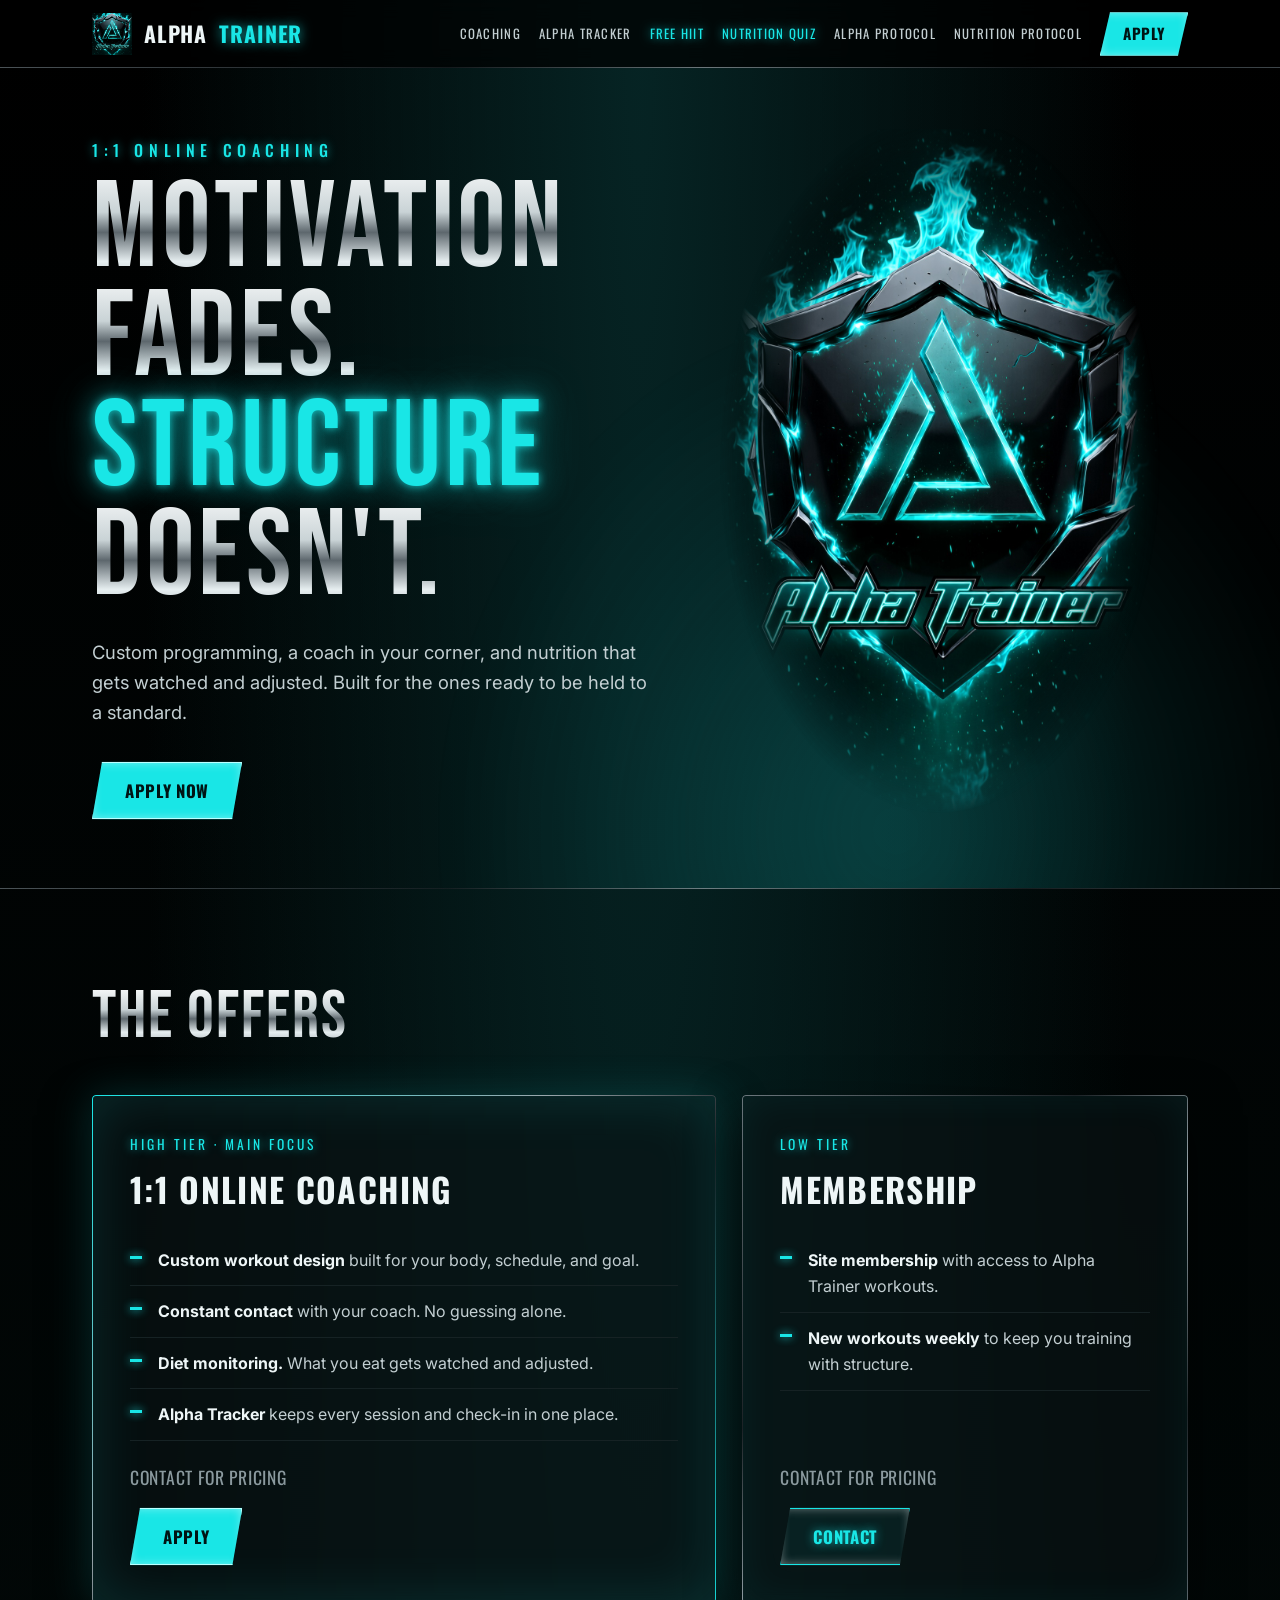
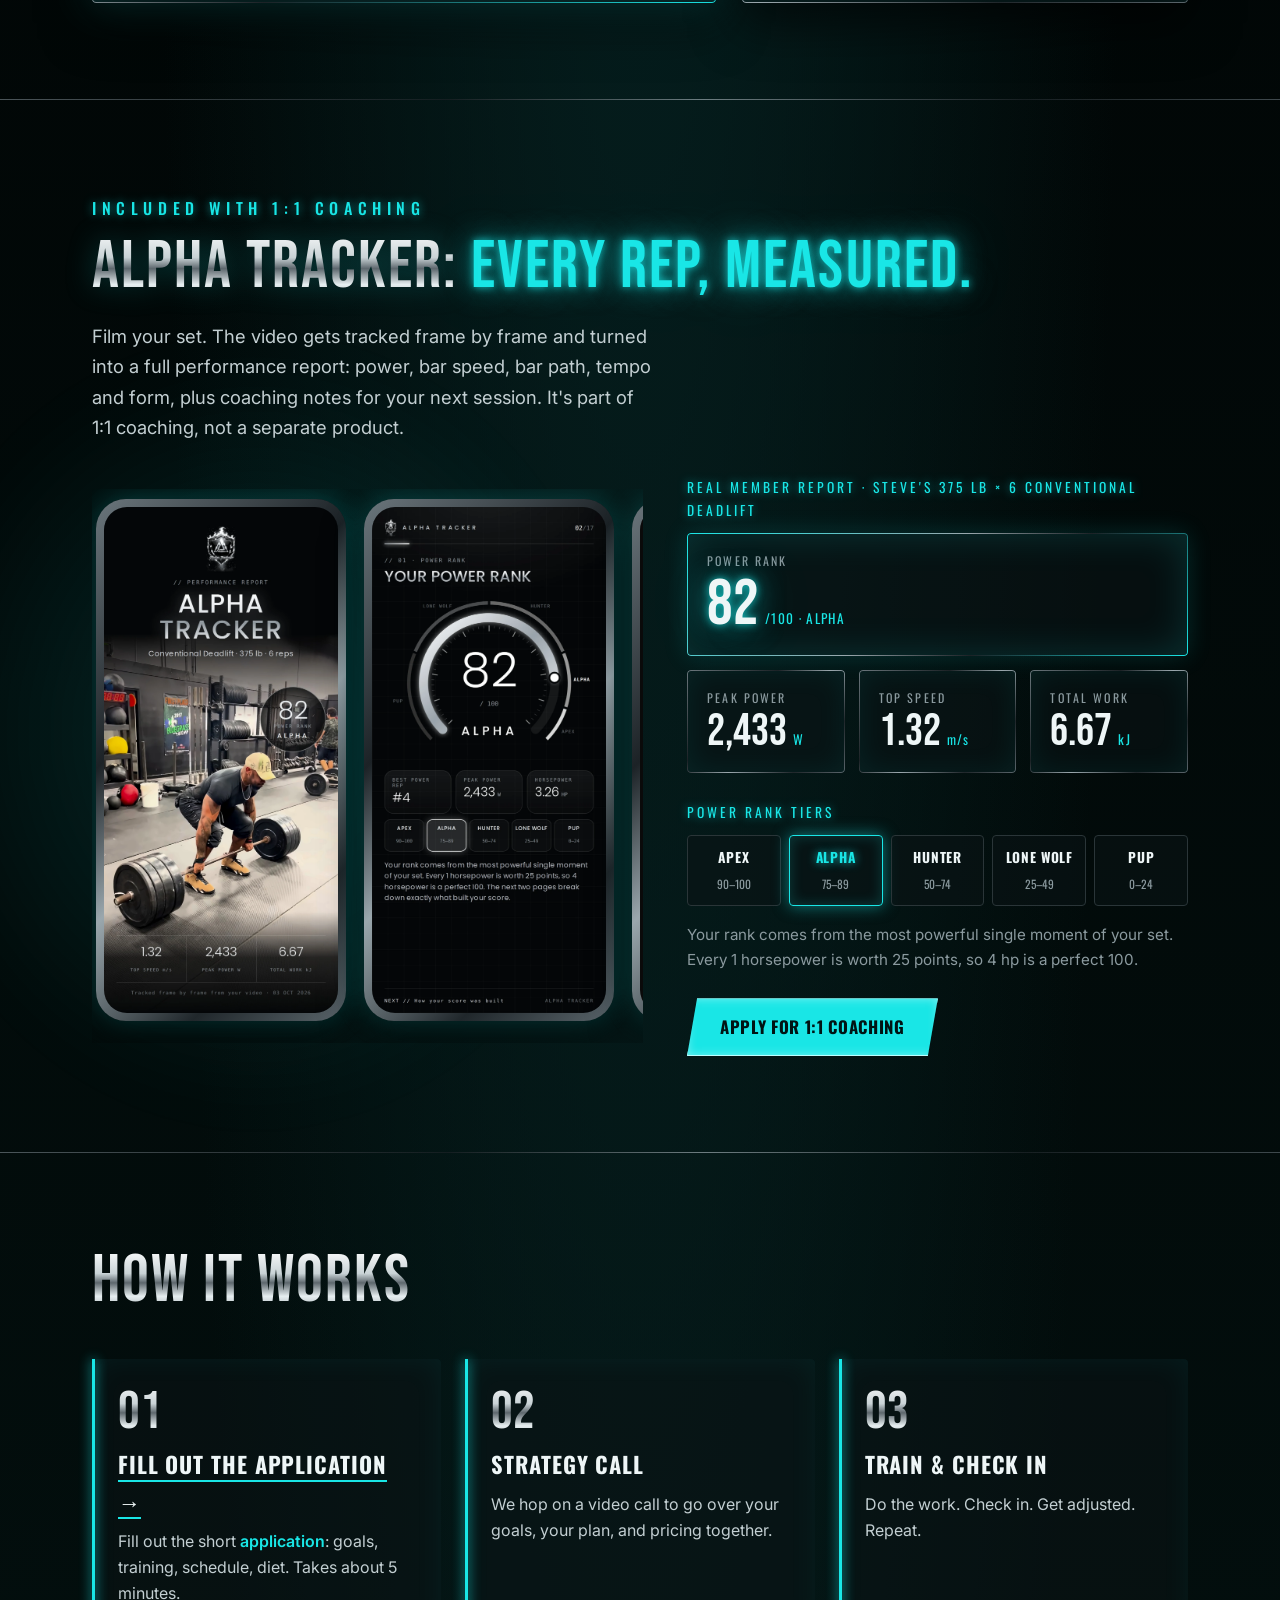
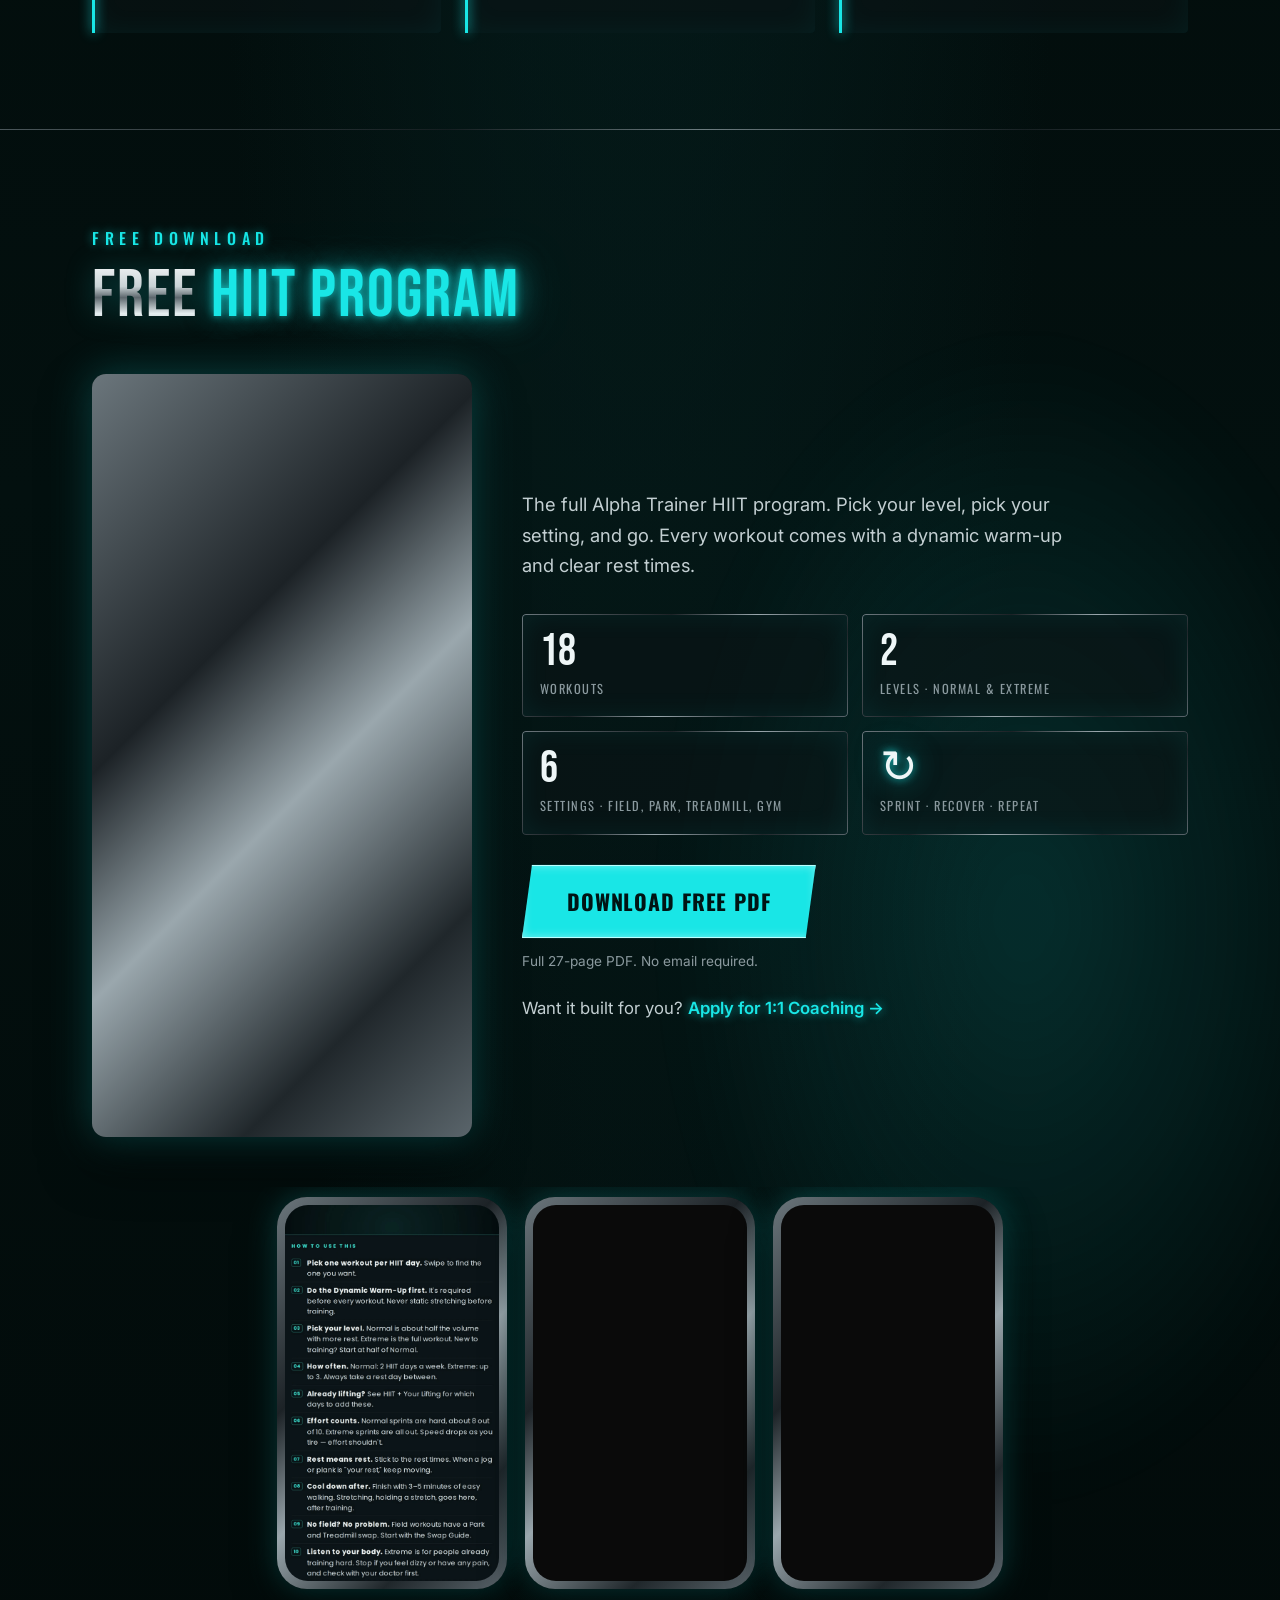
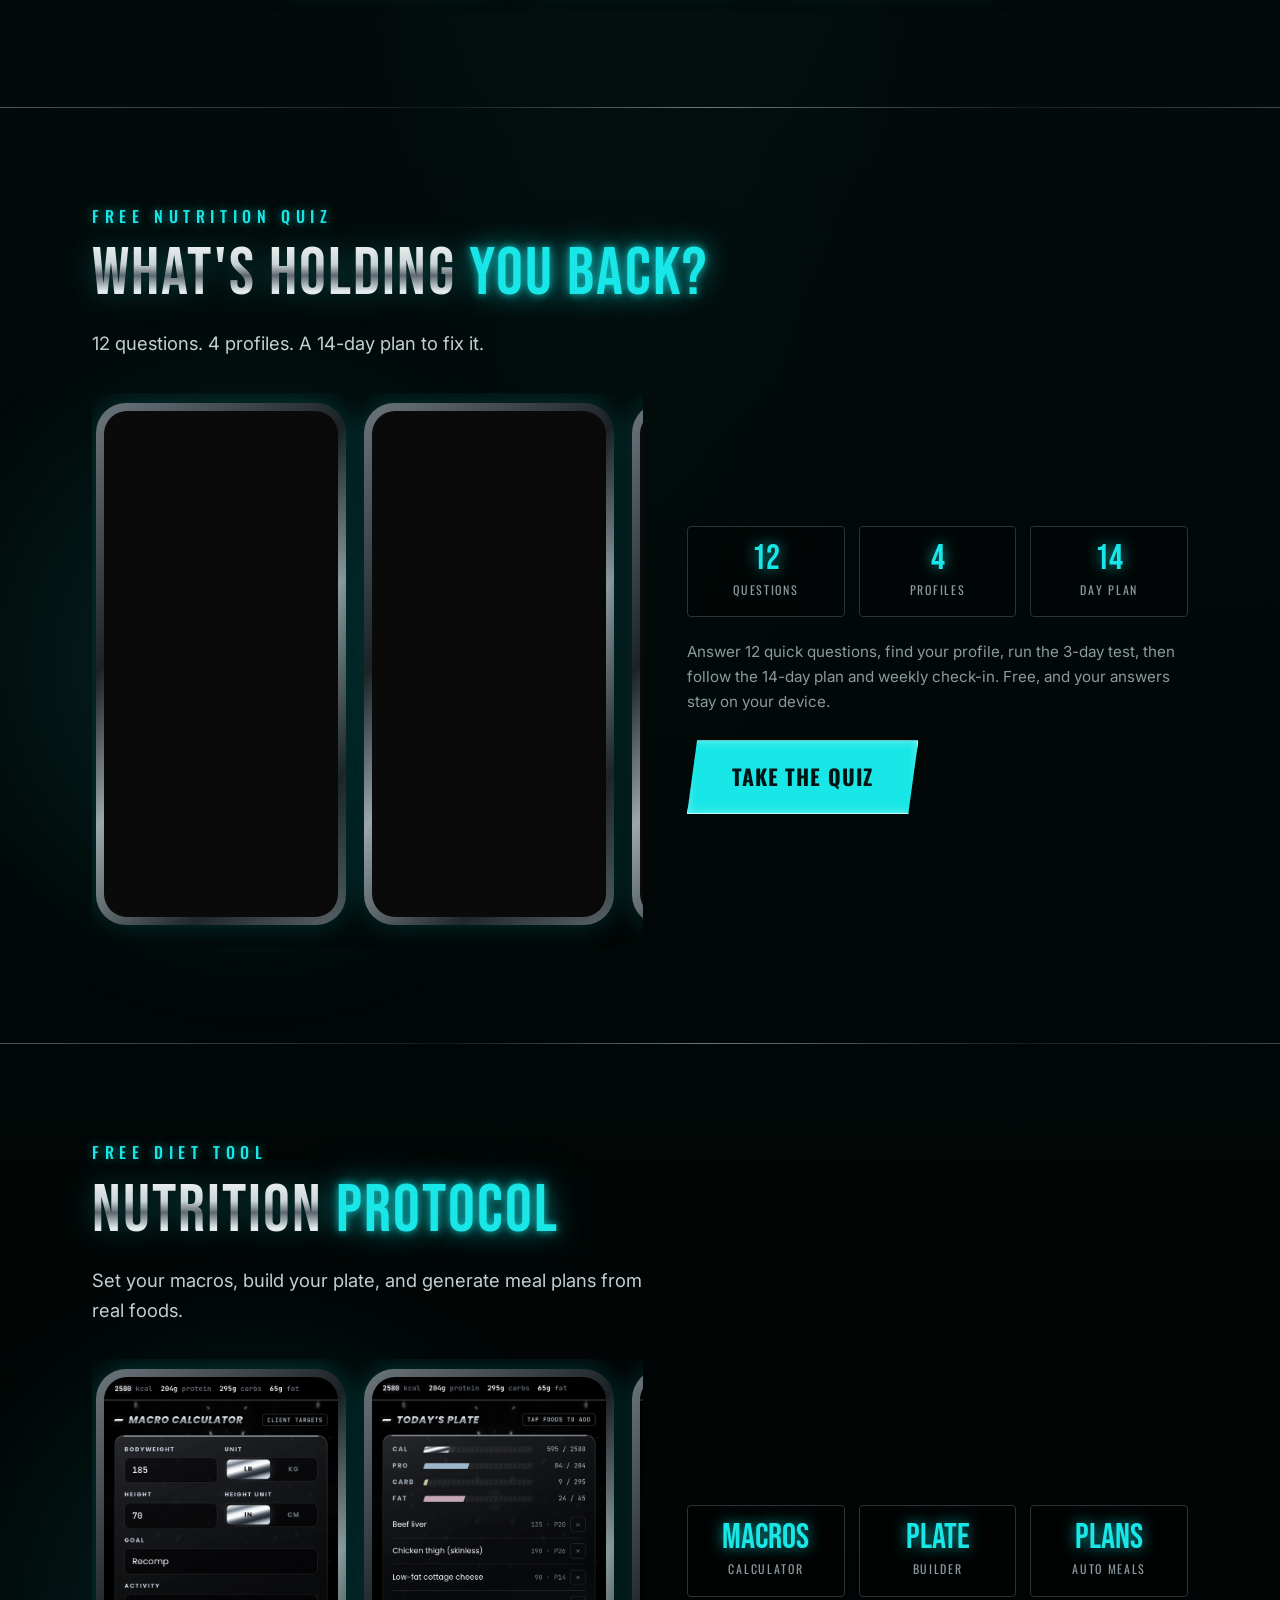
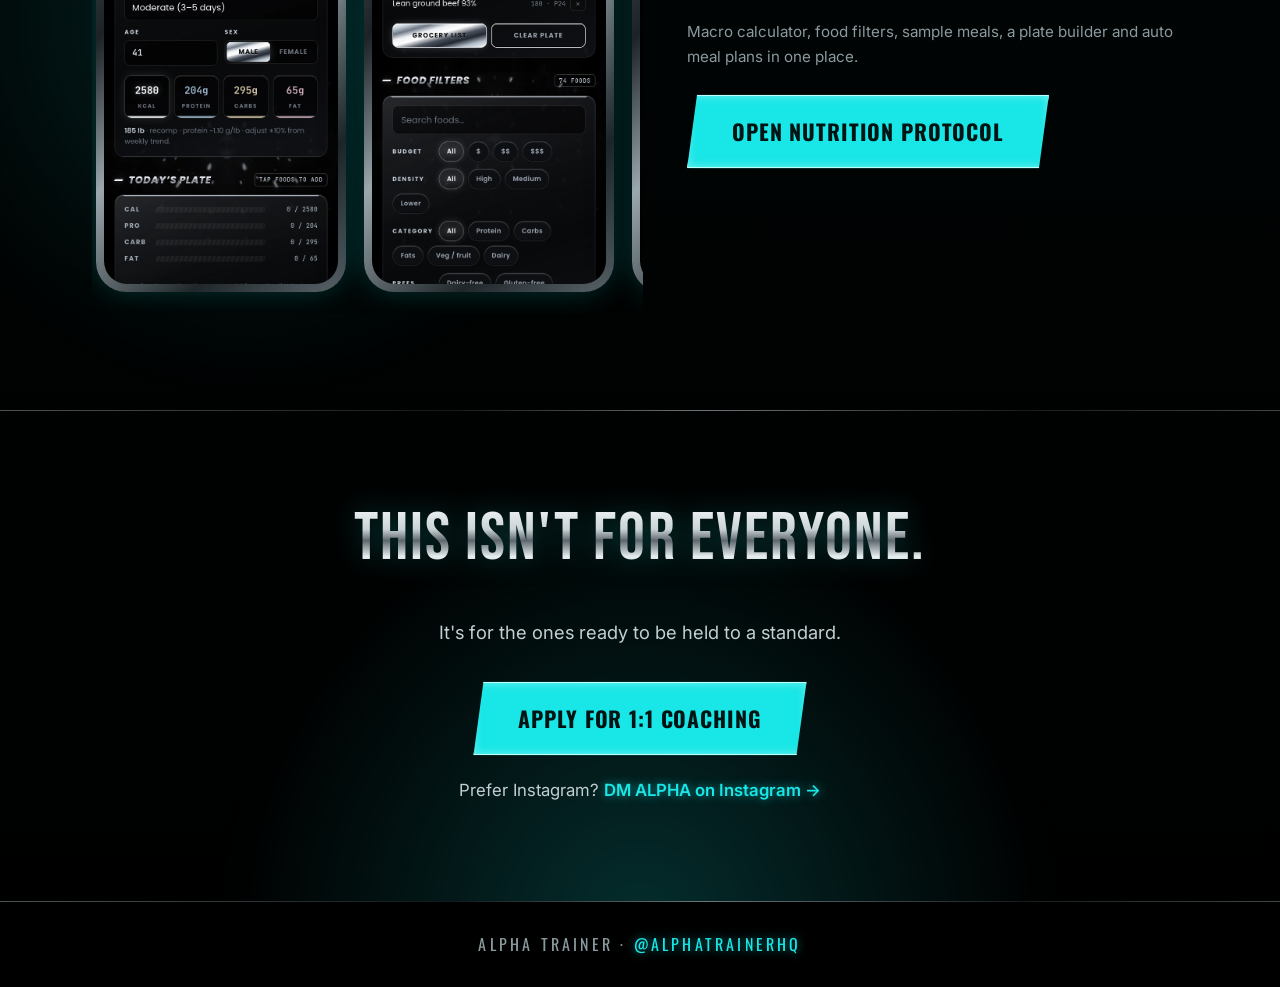
==== index.html @ ce7b0789 "How it works step 02: Strategy Call" ====
<!DOCTYPE html>
<html lang="en"><head>
<meta charset="utf-8"><meta name="viewport" content="width=device-width,initial-scale=1">
<title>Alpha Trainer | 1:1 Online Coaching</title>
<meta name="description" content="Alpha Trainer 1:1 online coaching: custom workout design, constant contact with your coach, and diet monitoring. Motivation fades. Structure doesn't. DM ALPHA to apply.">
<link rel="icon" href="assets/favicon-32.png" sizes="32x32" type="image/png">
<link rel="icon" href="assets/favicon-64.png" sizes="64x64" type="image/png">
<link rel="apple-touch-icon" href="assets/apple-touch-icon.png">
<meta name="theme-color" content="#000000">
<meta property="og:title" content="Alpha Trainer | 1:1 Online Coaching">
<meta property="og:description" content="Motivation fades. Structure doesn't. Custom workouts, constant contact, diet monitoring.">
<meta property="og:image" content="https://alphatrainerhq.github.io/assets/og-image.jpg">
<meta name="twitter:card" content="summary_large_image">
<meta property="og:url" content="https://alphatrainerhq.github.io/">
<link rel="preconnect" href="https://fonts.googleapis.com"><link href="https://fonts.googleapis.com/css2?family=Bebas+Neue&family=Oswald:wght@500;700&family=Inter:wght@400;600&display=swap" rel="stylesheet">
<link rel="stylesheet" href="style.css?v=19">
</head><body>
<div class="embers" aria-hidden="true"><i></i><i></i><i></i><i></i><i></i><i></i><i></i><i></i><i></i><i></i><i></i><i></i><i></i><i></i><i></i><i></i><i></i><i></i></div>
<header class="nav"><div class="wrap"><a class="logo" href="#"><img src="assets/alpha-shield.png" alt="" width="40" height="42">ALPHA <span>TRAINER</span></a><nav class="navlinks"><a href="#coaching">Coaching</a><a href="#tracker">Alpha Tracker</a><a href="#hiit" class="hl">Free HIIT</a><a href="/holding-you-back/" class="hl">Nutrition Quiz</a><a href="/alpha-protocol/">Alpha Protocol</a><a href="/nutrition-protocol/">Nutrition Protocol</a></nav><a class="btn sm" href="/apply/">Apply</a></div></header>
<section class="hero"><div class="wrap hero-grid"><div>
<p class="eyebrow">1:1 Online Coaching</p>
<h1><span class="chrome">Motivation fades.</span><br><span class="glow">Structure</span> <span class="chrome">doesn't.</span></h1>
<p class="lead">Custom programming, a coach in your corner, and nutrition that gets watched and adjusted. Built for the ones ready to be held to a standard.</p>
<a class="btn" href="/apply/">Apply Now</a>
</div><div class="hero-logo"><img src="assets/alpha-logo.jpg?v=2" alt="Alpha Trainer logo" width="1120" height="1776"></div>
</div></section>
<section id="coaching"><div class="wrap">
<h2 class="chrome">The Offers</h2>
<div class="tiers">
<article class="card main"><p class="tag">High Tier · Main Focus</p><h3>1:1 Online Coaching</h3>
<ul><li><b>Custom workout design</b> built for your body, schedule, and goal.</li>
<li><b>Constant contact</b> with your coach. No guessing alone.</li>
<li><b>Diet monitoring.</b> What you eat gets watched and adjusted.</li>
<li><b>Alpha Tracker</b> keeps every session and check-in in one place.</li></ul>
<p class="price">Contact for pricing</p><a class="btn" href="/apply/">Apply</a></article>
<article class="card"><p class="tag">Low Tier</p><h3>Membership</h3>
<ul><li><b>Site membership</b> with access to Alpha Trainer workouts.</li>
<li><b>New workouts weekly</b> to keep you training with structure.</li></ul>
<p class="price">Contact for pricing</p><a class="btn ghost" href="#apply">Contact</a></article>
</div></div></section>
<section id="tracker" class="tracker"><div class="wrap">
<p class="eyebrow">Included with 1:1 Coaching</p>
<h2><span class="chrome">Alpha Tracker:</span> <span class="glow">every rep, measured.</span></h2>
<p class="lead">Film your set. The video gets tracked frame by frame and turned into a full performance report: power, bar speed, bar path, tempo and form, plus coaching notes for your next session. It's part of 1:1 coaching, not a separate product.</p>
<div class="tracker-grid">
<div class="phones" tabindex="0" aria-label="Sample Alpha Tracker report pages"><figure class="phone"><img src="assets/tracker/cover.webp?v=2" alt="Alpha Tracker report cover: conventional deadlift, 375 lb for 6 reps" width="1200" height="2597" loading="lazy" decoding="async"></figure><figure class="phone"><img src="assets/tracker/power-rank.webp?v=2" alt="Power Rank page: 82 out of 100, ALPHA tier" width="1200" height="2597" loading="lazy" decoding="async"></figure><figure class="phone"><img src="assets/tracker/session.webp?v=2" alt="Session overview page: reps, load, speed, power and work" width="1200" height="2597" loading="lazy" decoding="async"></figure><figure class="phone"><img src="assets/tracker/bar-path.webp?v=2" alt="Bar path and consistency page" width="1200" height="2597" loading="lazy" decoding="async"></figure><figure class="phone"><img src="assets/tracker/form.webp?v=2" alt="Form analysis page with setup, bar-at-knee and lockout checkpoints" width="1200" height="2597" loading="lazy" decoding="async"></figure></div>
<div class="tracker-data">
<p class="tag">Real member report · Steve's 375 lb × 6 conventional deadlift</p>
<div class="stats">
<div class="stat big"><span>Power Rank</span><b class="glow">82</b><small>/100 · ALPHA</small></div>
<div class="stat"><span>Peak Power</span><b>2,433</b><small>W</small></div>
<div class="stat"><span>Top Speed</span><b>1.32</b><small>m/s</small></div>
<div class="stat"><span>Total Work</span><b>6.67</b><small>kJ</small></div>
</div>
<p class="tag">Power Rank tiers</p>
<ol class="tiers-rank"><li class="tier"><b>APEX</b><span>90–100</span></li><li class="tier on"><b>ALPHA</b><span>75–89</span></li><li class="tier"><b>HUNTER</b><span>50–74</span></li><li class="tier"><b>LONE WOLF</b><span>25–49</span></li><li class="tier"><b>PUP</b><span>0–24</span></li></ol>
<p class="note">Your rank comes from the most powerful single moment of your set. Every 1 horsepower is worth 25 points, so 4 hp is a perfect 100.</p>
<a class="btn" href="/apply/">Apply for 1:1 Coaching</a>
</div></div></div></section>
<section id="how"><div class="wrap">
<h2 class="chrome">How It Works</h2>
<ol class="steps"><li><span>01</span><h4><a class="steplink" href="/apply/">Fill out the application →</a></h4><p>Fill out the short <a class="steplink-inline" href="/apply/">application</a>: goals, training, schedule, diet. Takes about 5 minutes.</p></li>
<li><span>02</span><h4>Strategy Call</h4><p>We hop on a video call to go over your goals, your plan, and pricing together.</p></li>
<li><span>03</span><h4>Train &amp; Check In</h4><p>Do the work. Check in. Get adjusted. Repeat.</p></li></ol>
</div></section>
<section id="hiit" class="hiit"><div class="wrap">
<p class="eyebrow">Free Download</p>
<h2><span class="chrome">Free</span> <span class="glow">HIIT Program</span></h2>
<div class="hiit-grid">
<figure class="hiit-cover"><img src="assets/hiit/cover.webp?v=2" alt="Alpha Trainer High Intensity Interval Training program cover" width="1200" height="2462" loading="lazy" decoding="async"></figure>
<div class="hiit-info">
<p class="lead">The full Alpha Trainer HIIT program. Pick your level, pick your setting, and go. Every workout comes with a dynamic warm-up and clear rest times.</p>
<ul class="facts"><li><b>18</b><span>Workouts</span></li><li><b>2</b><span>Levels · Normal &amp; Extreme</span></li><li><b>6</b><span>Settings · field, park, treadmill, gym</span></li><li><b class="glow">↻</b><span>Sprint · Recover · Repeat</span></li></ul>
<a class="btn big" href="assets/Alpha-Trainer-HIIT-Program.pdf" download="Alpha-Trainer-HIIT-Program.pdf">Download Free PDF</a>
<p class="fine">Full 27-page PDF. No email required.</p>
<p class="soft">Want it built for you? <a href="/apply/">Apply for 1:1 Coaching →</a></p>
</div></div>
<div class="phones hiit-prev" tabindex="0" aria-label="HIIT program preview pages"><figure class="phone sm"><img src="assets/hiit/how-to.webp?v=2" alt="How to use the program page" width="1200" height="2105" loading="lazy" decoding="async"></figure><figure class="phone sm"><img src="assets/hiit/workout-a.webp?v=2" alt="Workout page: Descending Sprints" width="1200" height="2105" loading="lazy" decoding="async"></figure><figure class="phone sm"><img src="assets/hiit/workout-b.webp?v=2" alt="Workout page: The Gauntlet" width="1200" height="2105" loading="lazy" decoding="async"></figure></div>
</div></section>
<section id="quiz-promo" class="tracker promo"><div class="wrap">
<p class="eyebrow">Free Nutrition Quiz</p>
<h2><span class="chrome">What's Holding</span> <span class="glow">You Back?</span></h2>
<p class="lead">12 questions. 4 profiles. A 14-day plan to fix it.</p>
<div class="tracker-grid">
<div class="phones" tabindex="0" aria-label="Nutrition quiz screens"><figure class="phone"><img src="assets/promo/q-hero.webp?v=2" alt="What's Holding You Back? quiz start screen" width="1200" height="2598" loading="lazy" decoding="async"></figure><figure class="phone"><img src="assets/promo/q-question.webp?v=2" alt="Quiz question screen" width="1200" height="2598" loading="lazy" decoding="async"></figure><figure class="phone"><img src="assets/promo/q-result.webp?v=2" alt="Quiz profile result: The Under-Eater" width="1200" height="2598" loading="lazy" decoding="async"></figure></div>
<div class="tracker-data">
<ul class="qfacts left"><li><b>12</b><span>Questions</span></li><li><b>4</b><span>Profiles</span></li><li><b>14</b><span>Day Plan</span></li></ul>
<p class="note">Answer 12 quick questions, find your profile, run the 3-day test, then follow the 14-day plan and weekly check-in. Free, and your answers stay on your device.</p>
<a class="btn big" href="/holding-you-back/">Take the Quiz</a>
</div></div></div></section>
<section id="diet-promo" class="tracker promo"><div class="wrap">
<p class="eyebrow">Free Diet Tool</p>
<h2><span class="chrome">Nutrition</span> <span class="glow">Protocol</span></h2>
<p class="lead">Set your macros, build your plate, and generate meal plans from real foods.</p>
<div class="tracker-grid">
<div class="phones" tabindex="0" aria-label="Nutrition Protocol screens"><figure class="phone"><img src="assets/promo/n-calc.webp?v=1" alt="Macro calculator screen" width="1200" height="2598" loading="lazy" decoding="async"></figure><figure class="phone"><img src="assets/promo/n-plate.webp?v=1" alt="Today's plate builder screen" width="1200" height="2598" loading="lazy" decoding="async"></figure><figure class="phone"><img src="assets/promo/n-plan.webp?v=1" alt="Auto meal plan screen" width="1200" height="2598" loading="lazy" decoding="async"></figure></div>
<div class="tracker-data">
<ul class="qfacts left"><li><b>Macros</b><span>Calculator</span></li><li><b>Plate</b><span>Builder</span></li><li><b>Plans</b><span>Auto meals</span></li></ul>
<p class="note">Macro calculator, food filters, sample meals, a plate builder and auto meal plans in one place.</p>
<a class="btn big" href="/nutrition-protocol/">Open Nutrition Protocol</a>
</div></div></div></section>
<section id="apply" class="cta"><div class="wrap">
<h2><span class="chrome">This isn't for everyone.</span></h2>
<p class="lead">It's for the ones ready to be held to a standard.</p>
<a class="btn big" href="/apply/">Apply for 1:1 Coaching</a>
<p class="soft" style="margin-top:22px">Prefer Instagram? <a href="https://www.instagram.com/alphatrainerhq/" target="_blank" rel="noopener">DM ALPHA on Instagram →</a></p>
</div></section>
<footer><div class="wrap">ALPHA TRAINER · <a href="https://www.instagram.com/alphatrainerhq/" target="_blank" rel="noopener">@alphatrainerhq</a></div></footer>
</body></html>
---- style.css ----
:root{
/* THEME — swap these to restyle the site */
--bg:#000;--bg-2:#03100f;--tq:#19e6e6;--accent-rgb:25,230,230;
--chrome:linear-gradient(180deg,#fff 0%,#c9d3d6 38%,#5d676d 52%,#e6eef0 72%,#8e999f 100%);
--gunmetal:linear-gradient(135deg,#6b767c,#1c2226 35%,#9aa7ad 55%,#20272b 80%,#5a656b);
--text:#c3cfd2;--text-strong:#eef6f7;--muted:#8b9a9f;--line:#162224;
--card:rgba(10,20,22,.62);
--font-display:"Bebas Neue",Oswald,Impact,sans-serif;--font-head:Oswald,"Arial Narrow",sans-serif;--font-body:Inter,system-ui,sans-serif}
*{box-sizing:border-box;margin:0;padding:0}
html{scroll-behavior:smooth}
body{background:radial-gradient(ellipse at 50% 0,#062424 0,transparent 55%),linear-gradient(180deg,var(--bg) 0,var(--bg-2) 50%,var(--bg) 100%);background-color:var(--bg);color:var(--text);font:16px/1.65 var(--font-body);overflow-x:hidden}
.wrap{max-width:1140px;margin:0 auto;padding:0 22px;position:relative}
h1,h2,h3,h4,.logo,.btn,.tag,.eyebrow,.price,footer{font-family:var(--font-head);text-transform:uppercase;letter-spacing:.04em}
h1,h2{font-family:var(--font-display);font-weight:400;letter-spacing:.03em}
.chrome{background:var(--chrome);-webkit-background-clip:text;background-clip:text;color:transparent}
.glow,.tq{color:var(--tq);text-shadow:0 0 8px rgba(var(--accent-rgb),.8),0 0 28px rgba(var(--accent-rgb),.55),0 0 60px rgba(var(--accent-rgb),.3)}
/* embers */
.embers{position:fixed;inset:0;pointer-events:none;z-index:0;overflow:hidden}
.embers i{position:absolute;bottom:-10px;width:4px;height:4px;border-radius:50%;background:var(--tq);box-shadow:0 0 8px 2px rgba(var(--accent-rgb),.8);opacity:0;animation:rise 14s linear infinite}
.embers i:nth-child(odd){width:3px;height:3px;animation-duration:18s}
.embers i:nth-child(3n){width:2px;height:2px;animation-duration:11s}
.embers i:nth-child(1){left:43%;animation-delay:-17.1s}
.embers i:nth-child(2){left:52%;animation-delay:-11.7s}
.embers i:nth-child(3){left:11%;animation-delay:-14.8s}
.embers i:nth-child(4){left:14%;animation-delay:-6.6s}
.embers i:nth-child(5){left:9%;animation-delay:-16.4s}
.embers i:nth-child(6){left:29%;animation-delay:-0.7s}
.embers i:nth-child(7){left:57%;animation-delay:-7.5s}
.embers i:nth-child(8){left:32%;animation-delay:-1.6s}
.embers i:nth-child(9){left:56%;animation-delay:-1.1s}
.embers i:nth-child(10){left:74%;animation-delay:-2.2s}
.embers i:nth-child(11){left:30%;animation-delay:-11.4s}
.embers i:nth-child(12){left:76%;animation-delay:-17.1s}
.embers i:nth-child(13){left:75%;animation-delay:-10.5s}
.embers i:nth-child(14){left:8%;animation-delay:-17.6s}
.embers i:nth-child(15){left:7%;animation-delay:-10.0s}
.embers i:nth-child(16){left:19%;animation-delay:-5.2s}
.embers i:nth-child(17){left:20%;animation-delay:-9.7s}
.embers i:nth-child(18){left:75%;animation-delay:-5.6s}
@keyframes rise{0%{transform:translate(0,0);opacity:0}10%{opacity:.9}50%{transform:translate(18px,-55vh)}90%{opacity:.5}100%{transform:translate(-12px,-110vh);opacity:0}}
@media(prefers-reduced-motion:reduce){.embers i{animation:none;opacity:.35;bottom:auto;top:calc(var(--y,50) * 1%)}.embers i:nth-child(odd){top:30%}.embers i:nth-child(even){top:70%}html{scroll-behavior:auto}}
header,section,footer{position:relative;z-index:1}
/* nav */
.nav{position:sticky;top:0;z-index:10;background:rgba(0,0,0,.72);backdrop-filter:blur(10px);-webkit-backdrop-filter:blur(10px)}
.nav:after,section:before,footer:before{content:"";position:absolute;left:0;right:0;height:1px;background:var(--gunmetal);opacity:.7}
.nav:after{bottom:0}section:before,footer:before{top:0}
.nav .wrap{display:flex;justify-content:space-between;align-items:center;height:68px}
.logo{display:flex;align-items:center;gap:12px;font-weight:700;font-size:1.35rem;color:var(--text-strong);text-decoration:none}
.logo img{height:42px;width:auto}
.logo span{color:var(--tq);text-shadow:0 0 12px rgba(var(--accent-rgb),.7)}
/* buttons */
.btn{display:inline-block;padding:14px 32px;background:var(--tq);color:#001414;font-weight:700;font-size:1.05rem;text-decoration:none;border:1px solid #bff;box-shadow:0 0 18px rgba(var(--accent-rgb),.6),0 0 44px rgba(var(--accent-rgb),.25),inset 0 0 10px rgba(255,255,255,.4);transition:.2s;clip-path:polygon(10px 0,100% 0,calc(100% - 10px) 100%,0 100%)}
.btn:hover{background:#7ff5f5;box-shadow:0 0 26px rgba(var(--accent-rgb),.9),0 0 70px rgba(var(--accent-rgb),.4)}
.btn.sm{padding:8px 22px;font-size:.95rem}
.btn.ghost{background:rgba(var(--accent-rgb),.06);color:var(--tq);border-color:var(--tq);text-shadow:0 0 10px rgba(var(--accent-rgb),.7)}
.btn.ghost:hover{background:var(--tq);color:#001414}
/* sections */
section{padding:96px 0}
.hero{min-height:min(calc(100vh - 68px),820px);display:flex;align-items:center;padding:40px 0;overflow:hidden}
.hero:before{display:none}
.hero:after{content:"";position:absolute;right:-5%;bottom:-20%;width:70%;height:90%;background:radial-gradient(ellipse at 50% 70%,rgba(var(--accent-rgb),.22),rgba(var(--accent-rgb),.06) 45%,transparent 70%);filter:blur(30px);z-index:-1;animation:flicker 4s ease-in-out infinite alternate}
@keyframes flicker{0%{opacity:.75;transform:scale(1)}100%{opacity:1;transform:scale(1.05)}}
.hero-grid{display:grid;grid-template-columns:1.15fr 1fr;gap:30px;align-items:center;width:100%}
.eyebrow{color:var(--tq);font-weight:500;letter-spacing:.35em;margin-bottom:12px;text-shadow:0 0 10px rgba(var(--accent-rgb),.6)}
h1{font-size:clamp(3.6rem,9.5vw,7.6rem);line-height:.9;margin-bottom:24px}
h2{font-size:clamp(2.6rem,6vw,4.2rem);line-height:1;margin-bottom:44px}
h2 .chrome{filter:drop-shadow(0 0 14px rgba(var(--accent-rgb),.25))}
.lead{max-width:560px;font-size:1.15rem;margin-bottom:34px}
.hero-logo{position:relative;text-align:center}
.hero-logo img{width:100%;max-width:440px;height:auto;display:block;margin:0 auto;-webkit-mask-image:radial-gradient(ellipse 50% 50% at 50% 48%,#000 70%,transparent 100%);mask-image:radial-gradient(ellipse 50% 50% at 50% 48%,#000 70%,transparent 100%)}
/* cards */
.tiers{display:grid;grid-template-columns:1.4fr 1fr;gap:26px}
.card{position:relative;background:var(--card);backdrop-filter:blur(6px);-webkit-backdrop-filter:blur(6px);padding:38px;display:flex;flex-direction:column;border-radius:4px;box-shadow:inset 0 0 40px rgba(var(--accent-rgb),.07),0 20px 50px rgba(0,0,0,.6)}
.card:before{content:"";position:absolute;inset:0;padding:1px;border-radius:4px;background:var(--gunmetal);-webkit-mask:linear-gradient(#000 0 0) content-box,linear-gradient(#000 0 0);-webkit-mask-composite:xor;mask-composite:exclude;pointer-events:none}
.card.main{box-shadow:inset 0 0 60px rgba(var(--accent-rgb),.14),0 0 40px rgba(var(--accent-rgb),.18),0 20px 50px rgba(0,0,0,.6)}
.card.main:before{background:linear-gradient(135deg,var(--tq),#9aa7ad 40%,#1c2226 60%,var(--tq))}
.tag{color:var(--tq);font-size:.85rem;letter-spacing:.22em;text-shadow:0 0 10px rgba(var(--accent-rgb),.6)}
h3{font-size:2.1rem;color:var(--text-strong);margin:6px 0 18px}
.card ul{list-style:none;flex:1}
.card li{padding:12px 0 12px 28px;position:relative;border-bottom:1px solid var(--line)}
.card li:before{content:"";position:absolute;left:0;top:21px;width:12px;height:3px;background:var(--tq);box-shadow:0 0 8px var(--tq)}
.card b{color:var(--text-strong)}
.price{color:var(--muted);margin:22px 0 16px;font-size:1.1rem}
.card .btn{align-self:flex-start}
.steps{list-style:none;display:grid;grid-template-columns:repeat(3,1fr);gap:24px}
.steps li{position:relative;padding:26px;background:var(--card);border-radius:4px;box-shadow:inset 0 0 30px rgba(var(--accent-rgb),.06)}
.steps li:before{content:"";position:absolute;left:0;top:0;bottom:0;width:3px;background:var(--tq);box-shadow:0 0 12px var(--tq)}
.steps span{font-family:var(--font-display);font-size:3.4rem;line-height:1;background:var(--chrome);-webkit-background-clip:text;background-clip:text;color:transparent}
h4{font-size:1.4rem;color:var(--text-strong);margin:6px 0 8px}
.cta{text-align:center;overflow:hidden}
.cta:after{content:"";position:absolute;left:15%;right:15%;top:10%;bottom:-30%;background:radial-gradient(ellipse at 50% 80%,rgba(var(--accent-rgb),.2),transparent 65%);filter:blur(20px);z-index:-1}
.cta .lead{margin:0 auto 34px}
footer{padding:30px 0;text-align:center;letter-spacing:.2em;color:var(--muted)}
footer a{color:var(--tq);text-decoration:none;text-shadow:0 0 10px rgba(var(--accent-rgb),.6)}
@media(max-width:820px){
.hero{min-height:auto;padding:24px 0 60px}.hero-grid{grid-template-columns:1fr;text-align:center}.hero-logo{order:-1}.hero-logo img{max-width:300px}.lead{margin-left:auto;margin-right:auto}
.tiers,.steps{grid-template-columns:1fr}section{padding:66px 0}.card{padding:26px}.logo{font-size:1.1rem}}
/* Alpha Tracker */
.tracker{overflow:hidden}
.tracker:after{content:"";position:absolute;left:-10%;top:20%;width:60%;height:80%;background:radial-gradient(ellipse,rgba(var(--accent-rgb),.14),transparent 65%);filter:blur(30px);z-index:-1}
.tracker h2{margin-bottom:20px}
.tracker-grid{display:grid;grid-template-columns:1.1fr 1fr;gap:44px;align-items:center;margin-top:20px}
.phones{display:flex;gap:18px;overflow-x:auto;scroll-snap-type:x mandatory;padding:10px 4px 22px;scrollbar-width:thin;scrollbar-color:var(--tq) transparent}
.phone{flex:0 0 250px;scroll-snap-align:center;padding:8px;border-radius:30px;background:var(--gunmetal);box-shadow:0 0 30px rgba(var(--accent-rgb),.22),0 20px 40px rgba(0,0,0,.7)}
.phone img{display:block;width:100%;height:auto;border-radius:23px;background:#0a0a0a}
.stats{display:grid;grid-template-columns:repeat(3,1fr);gap:14px;margin:12px 0 28px}
.stat{position:relative;background:var(--card);padding:18px 20px;border-radius:4px;box-shadow:inset 0 0 30px rgba(var(--accent-rgb),.08)}
.stat:before{content:"";position:absolute;inset:0;padding:1px;border-radius:4px;background:var(--gunmetal);-webkit-mask:linear-gradient(#000 0 0) content-box,linear-gradient(#000 0 0);-webkit-mask-composite:xor;mask-composite:exclude}
.stat span{display:block;white-space:nowrap;font-family:var(--font-head);text-transform:uppercase;letter-spacing:.18em;font-size:.75rem;color:var(--muted)}
.stat b{font-family:var(--font-display);font-weight:400;font-size:2.8rem;line-height:1.05;color:var(--text-strong)}
.stat small{margin-left:6px;color:var(--tq);font-family:var(--font-head);letter-spacing:.1em}
.stat.big{grid-column:1/-1;box-shadow:inset 0 0 40px rgba(var(--accent-rgb),.16),0 0 24px rgba(var(--accent-rgb),.15)}
.stat.big:before{background:linear-gradient(135deg,var(--tq),#9aa7ad 45%,#1c2226 65%,var(--tq))}
.stat.big b{font-size:4rem}
.tiers-rank{list-style:none;display:grid;grid-template-columns:repeat(5,1fr);gap:8px;margin:12px 0 16px}
.tier{text-align:center;padding:10px 4px;background:var(--card);border:1px solid #2a3538;border-radius:4px;font-family:var(--font-head);text-transform:uppercase}
.tier b{display:block;font-size:.85rem;color:var(--text-strong);letter-spacing:.06em}
.tier span{font-size:.72rem;color:var(--muted)}
.tier.on{border-color:var(--tq);box-shadow:0 0 16px rgba(var(--accent-rgb),.5),inset 0 0 14px rgba(var(--accent-rgb),.2)}
.tier.on b{color:var(--tq);text-shadow:0 0 10px rgba(var(--accent-rgb),.8)}
.note{font-size:.95rem;color:var(--muted);margin-bottom:26px}
@media(max-width:820px){.tracker-grid{grid-template-columns:1fr;gap:26px}.stat{padding:14px 12px}.phone{flex-basis:72%}.tiers-rank{gap:5px}.tier b{font-size:.7rem}.tier span{font-size:.62rem}.stat b{font-size:2.2rem}.stat.big b{font-size:3.2rem}}
/* nav links */
.navlinks{display:flex;gap:26px;margin-left:auto;margin-right:24px}
.navlinks a{font-family:var(--font-head);text-transform:uppercase;letter-spacing:.14em;font-size:.9rem;color:var(--text);text-decoration:none}
.navlinks a:hover,.navlinks a.hl{color:var(--tq);text-shadow:0 0 10px rgba(var(--accent-rgb),.7)}
/* Free HIIT */
.hiit{overflow:hidden}
.hiit:after{content:"";position:absolute;right:-10%;top:10%;width:60%;height:80%;background:radial-gradient(ellipse,rgba(var(--accent-rgb),.15),transparent 65%);filter:blur(30px);z-index:-1}
.hiit-grid{display:grid;grid-template-columns:minmax(0,380px) 1fr;gap:50px;align-items:center}
.hiit-cover{padding:8px;border-radius:14px;background:var(--gunmetal);box-shadow:0 0 40px rgba(var(--accent-rgb),.25),0 25px 50px rgba(0,0,0,.7)}
.hiit-cover img{display:block;width:100%;height:auto;border-radius:8px}
.facts{list-style:none;display:grid;grid-template-columns:repeat(2,1fr);gap:14px;margin:6px 0 30px}
.facts li{position:relative;background:var(--card);padding:16px 18px;border-radius:4px;box-shadow:inset 0 0 30px rgba(var(--accent-rgb),.08)}
.facts li:before{content:"";position:absolute;inset:0;padding:1px;border-radius:4px;background:var(--gunmetal);-webkit-mask:linear-gradient(#000 0 0) content-box,linear-gradient(#000 0 0);-webkit-mask-composite:xor;mask-composite:exclude}
.facts b{display:block;font-family:var(--font-display);font-weight:400;font-size:2.8rem;line-height:1;color:var(--text-strong)}
.facts span{font-family:var(--font-head);text-transform:uppercase;letter-spacing:.12em;font-size:.78rem;color:var(--muted)}
.btn.big{font-size:1.35rem;padding:18px 44px}
.fine{font-size:.85rem;color:var(--muted);margin:12px 0 22px}
.soft{font-size:1.05rem}.soft a{color:var(--tq);text-decoration:none;font-weight:600;text-shadow:0 0 10px rgba(var(--accent-rgb),.6)}
.hiit-prev{margin-top:50px;justify-content:center}
.phone.sm{flex:0 0 230px}
@media(max-width:820px){.navlinks{display:none}.hiit-grid{grid-template-columns:1fr;gap:34px}.hiit-cover{max-width:280px;margin:0 auto}.facts b{font-size:2.2rem}.btn.big{display:block;text-align:center;padding:18px 20px}.hiit-prev{justify-content:flex-start}.phone.sm{flex-basis:70%}}
/* Nutrition quiz promo */
.quizpromo{overflow:hidden}
.quizpromo:after{content:"";position:absolute;left:20%;right:20%;top:15%;bottom:-20%;background:radial-gradient(ellipse at 50% 70%,rgba(var(--accent-rgb),.18),transparent 65%);filter:blur(25px);z-index:-1}
.quiz-card{position:relative;max-width:820px;margin:0 auto;text-align:center;padding:54px 40px;background:var(--card);border-radius:6px;box-shadow:inset 0 0 60px rgba(var(--accent-rgb),.12),0 0 40px rgba(var(--accent-rgb),.15),0 25px 50px rgba(0,0,0,.6)}
.quiz-card:before{content:"";position:absolute;inset:0;padding:1px;border-radius:6px;background:linear-gradient(135deg,var(--tq),#9aa7ad 40%,#1c2226 60%,var(--tq));-webkit-mask:linear-gradient(#000 0 0) content-box,linear-gradient(#000 0 0);-webkit-mask-composite:xor;mask-composite:exclude;pointer-events:none}
.quiz-card h2{margin-bottom:16px}.quiz-card .lead{margin:0 auto 28px}
.qfacts{list-style:none;display:flex;justify-content:center;gap:14px;margin-bottom:32px}
.qfacts li{min-width:120px;padding:14px 10px;border:1px solid #2a3538;border-radius:4px;background:rgba(0,0,0,.35)}
.qfacts b{display:block;font-family:var(--font-display);font-weight:400;font-size:2.6rem;line-height:1;color:var(--tq);text-shadow:0 0 14px rgba(var(--accent-rgb),.7)}
.qfacts span{font-family:var(--font-head);text-transform:uppercase;letter-spacing:.14em;font-size:.75rem;color:var(--muted)}
@media(max-width:820px){.quiz-card{padding:38px 20px}.qfacts{gap:8px}.qfacts li{min-width:0;flex:1}}
/* tool promos (Alpha Tracker layout) */
.promo .phone img{image-rendering:auto}
.qfacts.left{justify-content:flex-start;margin:0 0 22px}
.qfacts.left li{text-align:center;flex:1}
.qfacts.left b{font-size:2.2rem}
@media(max-width:820px){.qfacts.left b{font-size:1.6rem}}
.navlinks{gap:18px;margin-right:18px}.navlinks a{white-space:nowrap;font-size:.8rem;letter-spacing:.1em}
@media(max-width:1100px){.navlinks{display:none}}
/* Apply */
.wrap.narrow{max-width:760px}
.apply{padding:60px 0 90px;position:relative;z-index:1}
.apply-h{font-family:var(--font-display);font-weight:400;font-size:clamp(2.8rem,9vw,4.6rem);line-height:.95;margin-bottom:14px}
.apply-note{color:var(--text-strong);font-family:var(--font-head);text-transform:uppercase;letter-spacing:.12em;font-size:.9rem;border-left:3px solid var(--tq);padding:6px 0 6px 14px;margin-bottom:30px}
.aform{display:grid;gap:22px}
.hp{position:absolute!important;left:-9999px;width:1px;height:1px;opacity:0}
.req{color:var(--tq);font-weight:700}
.req-key{font-size:.85rem;color:var(--muted)}
.aform fieldset{position:relative;border:0;padding:26px 22px;background:var(--card);border-radius:6px;display:grid;gap:18px;box-shadow:inset 0 0 40px rgba(var(--accent-rgb),.07)}
.aform fieldset:before{content:"";position:absolute;inset:0;padding:1px;border-radius:6px;background:var(--gunmetal);-webkit-mask:linear-gradient(#000 0 0) content-box,linear-gradient(#000 0 0);-webkit-mask-composite:xor;mask-composite:exclude;pointer-events:none}
.aform legend{float:left;width:100%;font-family:var(--font-head);text-transform:uppercase;letter-spacing:.22em;font-size:.8rem;color:var(--tq);margin-bottom:2px}
.aform label,.aform .label{display:grid;gap:8px;font-weight:600;color:var(--text-strong);font-size:.95rem}
.aform em{font-style:normal;font-weight:400;color:var(--muted);font-size:.8rem;margin-left:4px}
.aform input[type=text],.aform input[type=email],.aform input[type=tel],.aform input[type=number],.aform select,.aform textarea{width:100%;font:16px/1.4 var(--font-body);color:var(--text-strong);background:rgba(0,0,0,.55);border:1px solid #2a3538;border-radius:4px;padding:13px 14px;outline:none;transition:.15s;-webkit-appearance:none;appearance:none}
.aform select{background-image:linear-gradient(45deg,transparent 50%,var(--tq) 50%),linear-gradient(135deg,var(--tq) 50%,transparent 50%);background-position:calc(100% - 18px) 50%,calc(100% - 13px) 50%;background-size:5px 5px;background-repeat:no-repeat;padding-right:36px}
.aform select option{background:#0a1214}
.aform input:focus,.aform select:focus,.aform textarea:focus{border-color:var(--tq);box-shadow:0 0 0 3px rgba(var(--accent-rgb),.18)}
.aform textarea{resize:vertical}
.row2{display:grid;grid-template-columns:1fr 1fr;gap:16px}
.chips{display:flex;flex-wrap:wrap;gap:10px}
.chipr{display:block!important;cursor:pointer}
.chipr input{position:absolute;opacity:0;pointer-events:none}
.chipr span{display:inline-block;padding:10px 16px;border:1px solid #2a3538;border-radius:99px;font-family:var(--font-head);text-transform:uppercase;letter-spacing:.1em;font-size:.85rem;color:var(--text);transition:.15s}
.chipr input:checked+span{border-color:var(--tq);color:#001414;background:var(--tq);box-shadow:0 0 14px rgba(var(--accent-rgb),.5)}
.chipr input:focus-visible+span{outline:2px solid var(--tq);outline-offset:2px}
.range{display:flex;align-items:center;gap:14px}
.range input{flex:1;accent-color:var(--tq);height:28px}
.range output{font-family:var(--font-display);font-size:2.2rem;color:var(--tq);min-width:2ch;text-align:center;text-shadow:0 0 12px rgba(var(--accent-rgb),.6)}
.submit{width:100%;text-align:center;cursor:pointer;font-family:var(--font-head)}
.aform .fine a,.thanks a:not(.btn){color:var(--tq)}
.thanks{min-height:70vh;display:flex;align-items:center}
.thanks-ctas{display:flex;flex-wrap:wrap;gap:14px;margin-top:10px}
@media(max-width:600px){.row2{grid-template-columns:1fr}.aform fieldset{padding:22px 16px}.apply{padding:36px 0 70px}}
.aform label:not(.chipr),.aform .label{display:block}
.aform label>input:not([type=radio]),.aform label>select,.aform label>textarea,.aform label>.range{display:block;margin-top:8px}
.aform label>.range{display:flex}
.steplink{color:inherit;text-decoration:none;border-bottom:2px solid var(--tq);transition:.15s}
.steplink:hover{color:var(--tq);text-shadow:0 0 10px rgba(var(--accent-rgb),.6)}
.steplink-inline{color:var(--tq);text-decoration:none;font-weight:600}
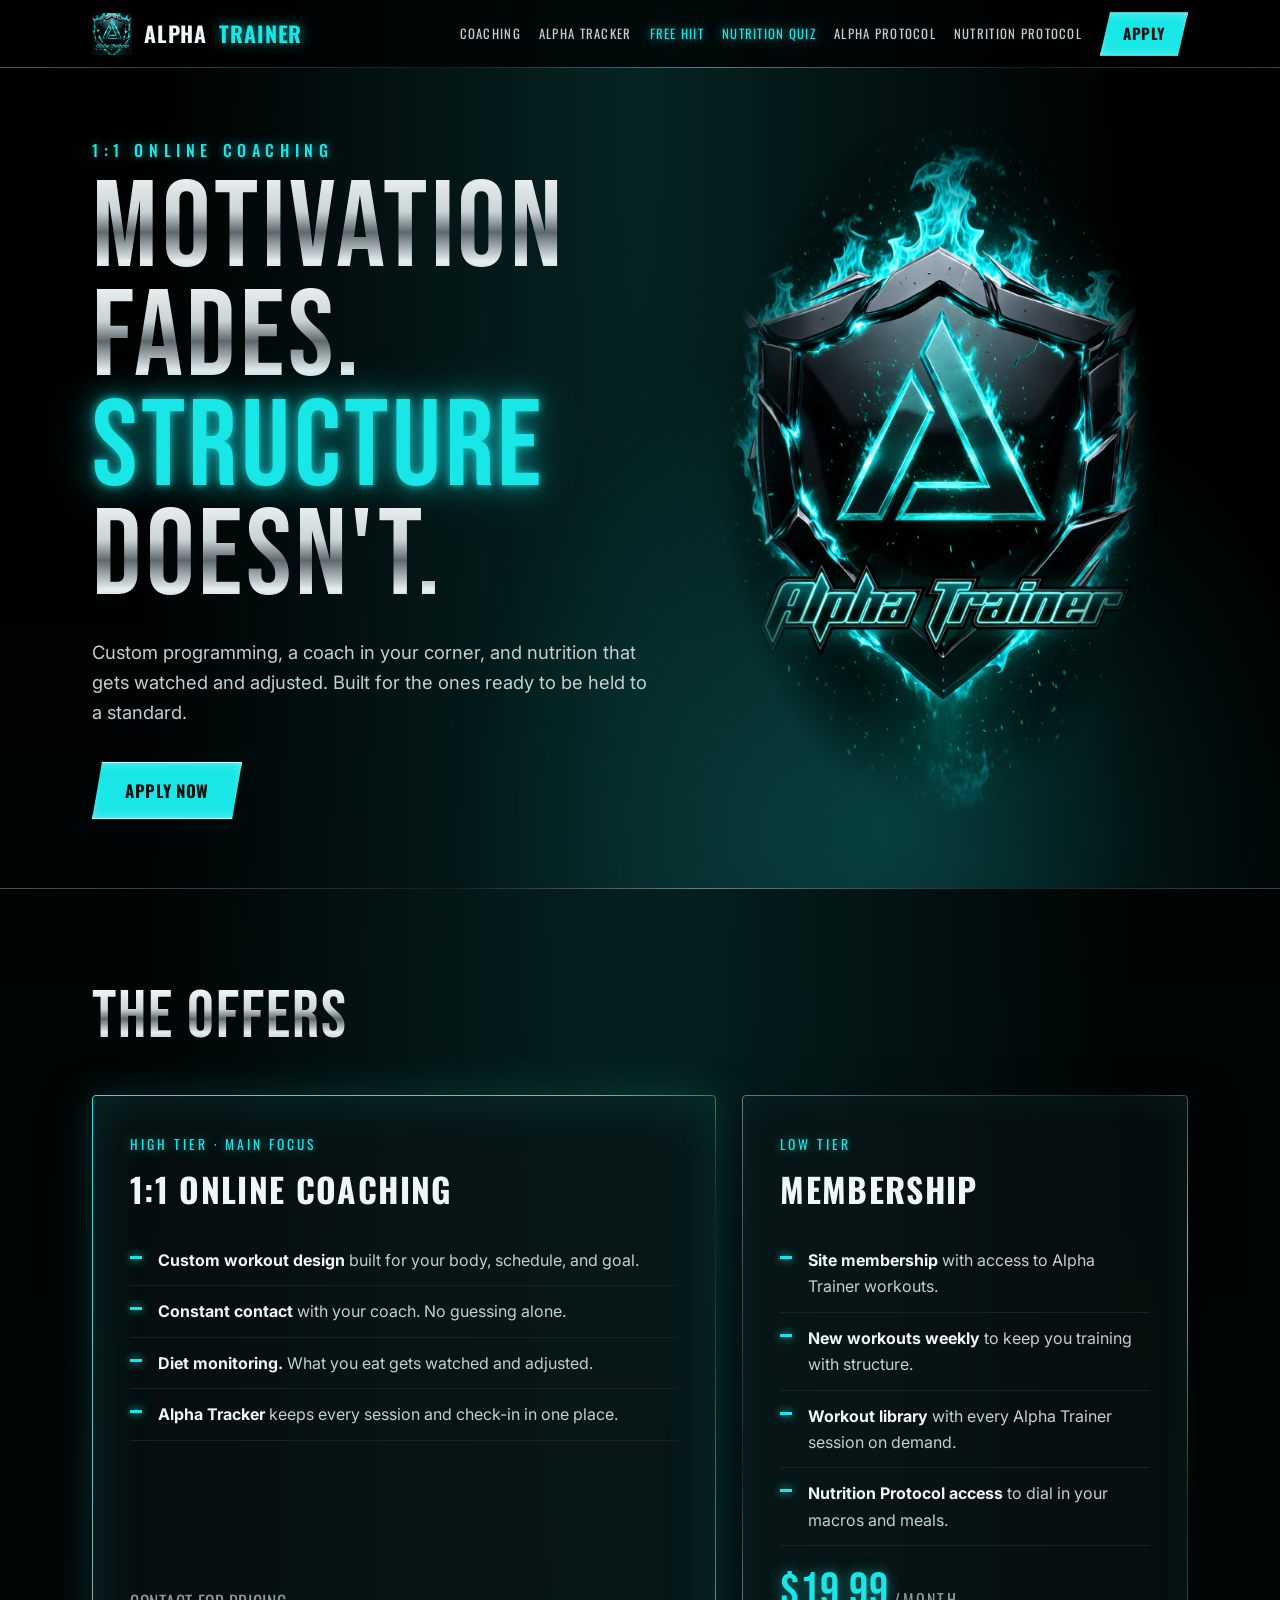
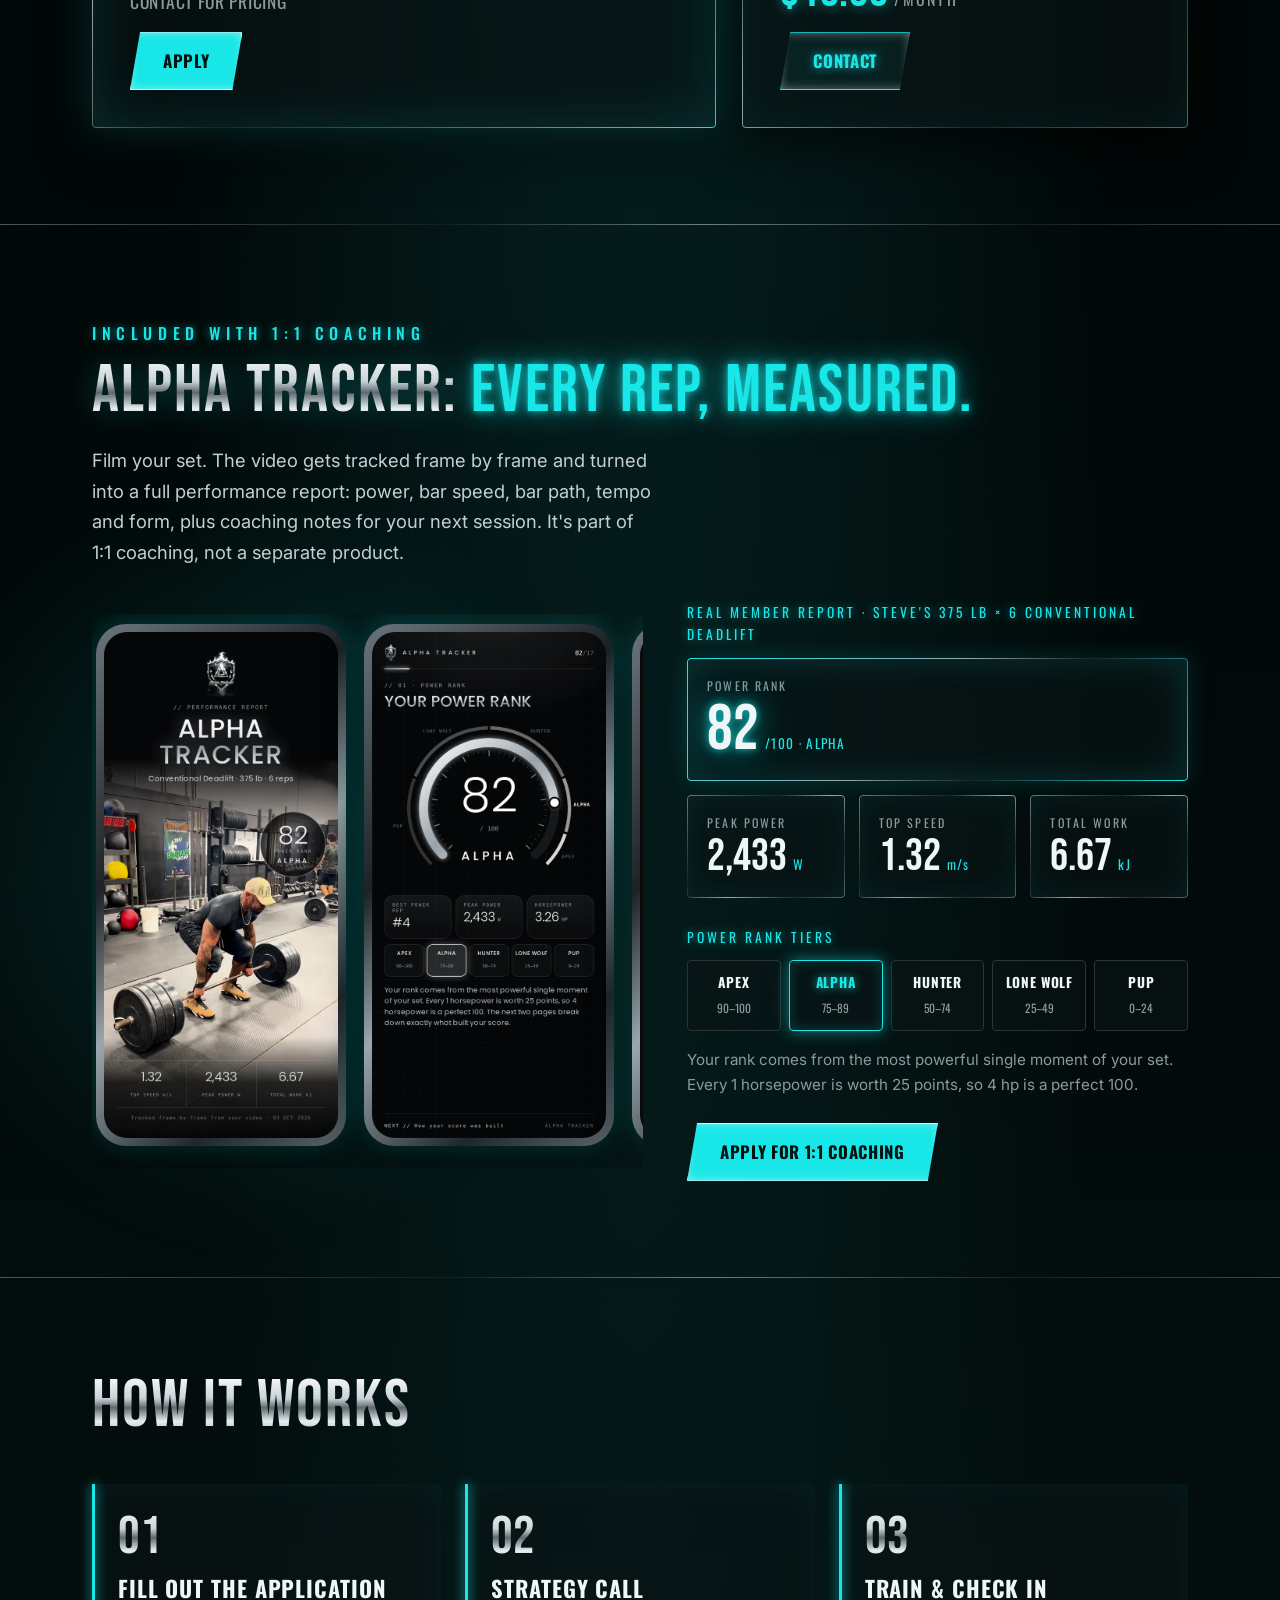
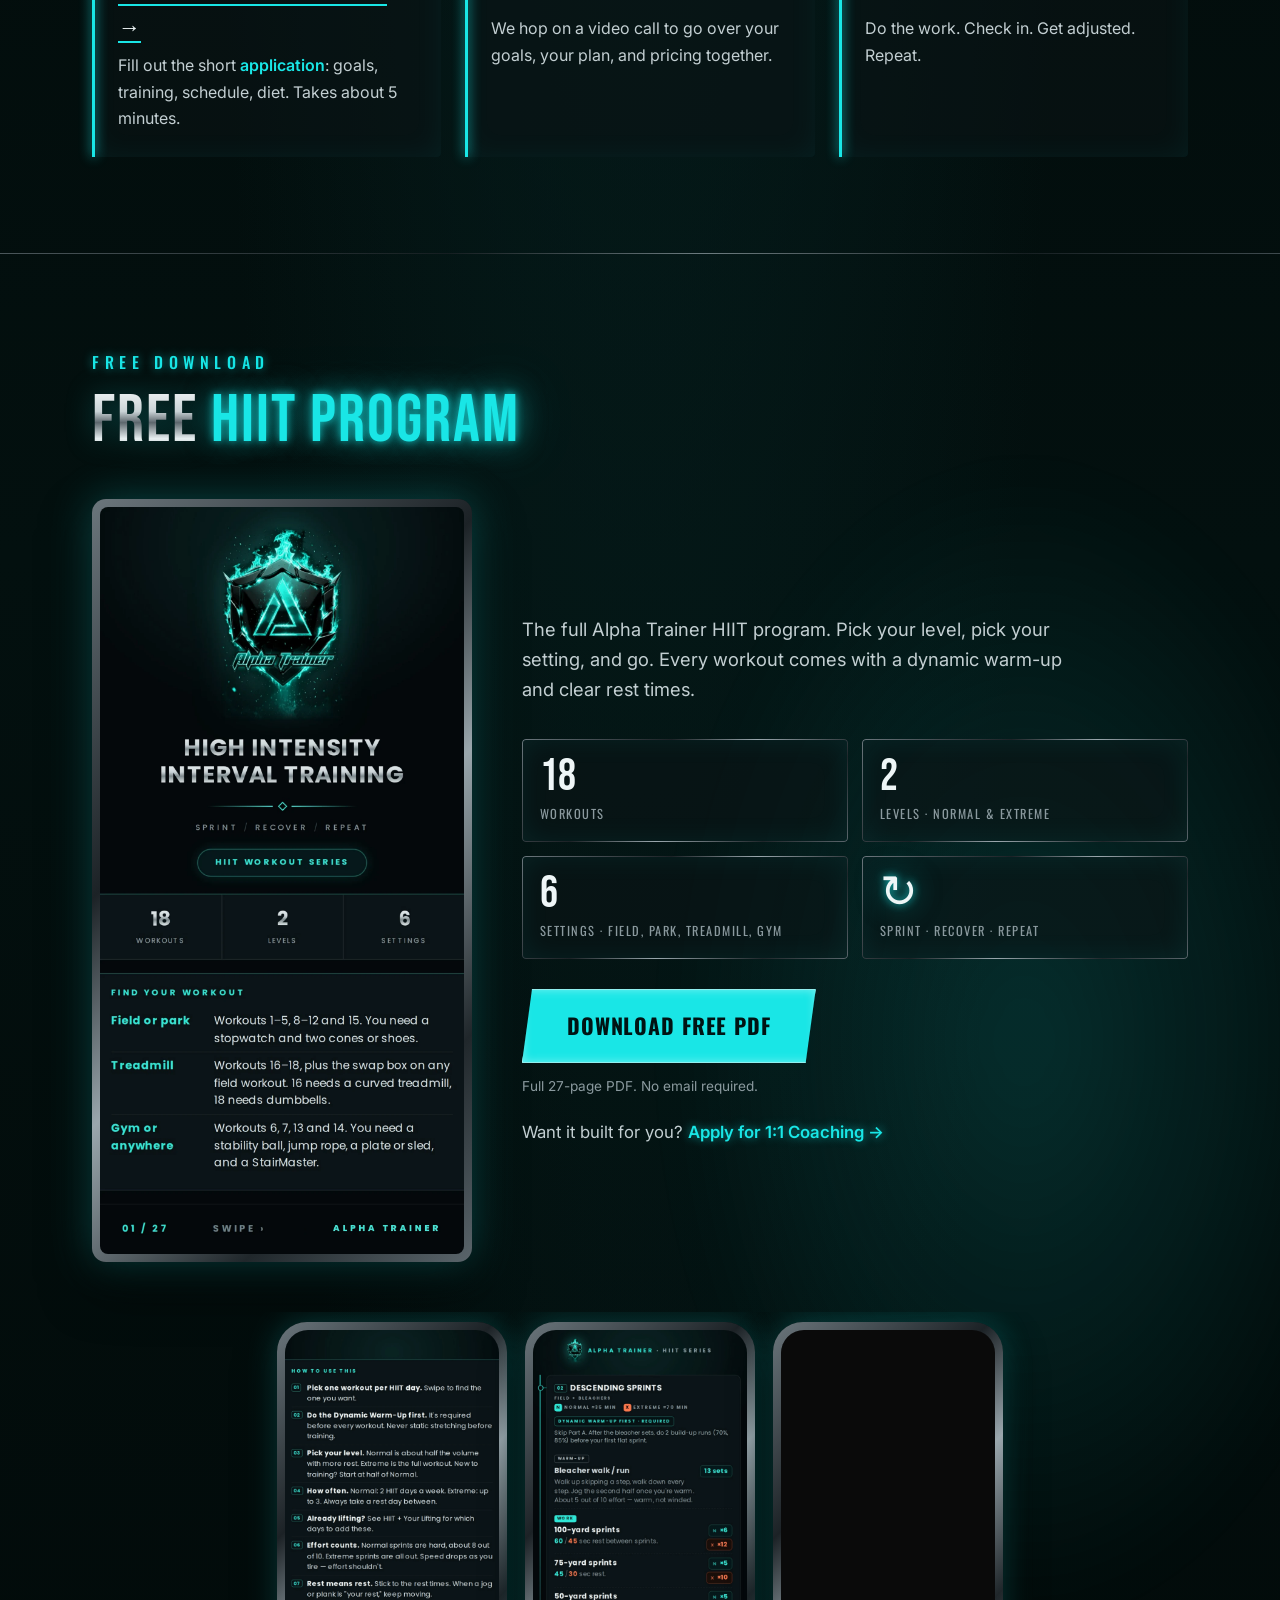
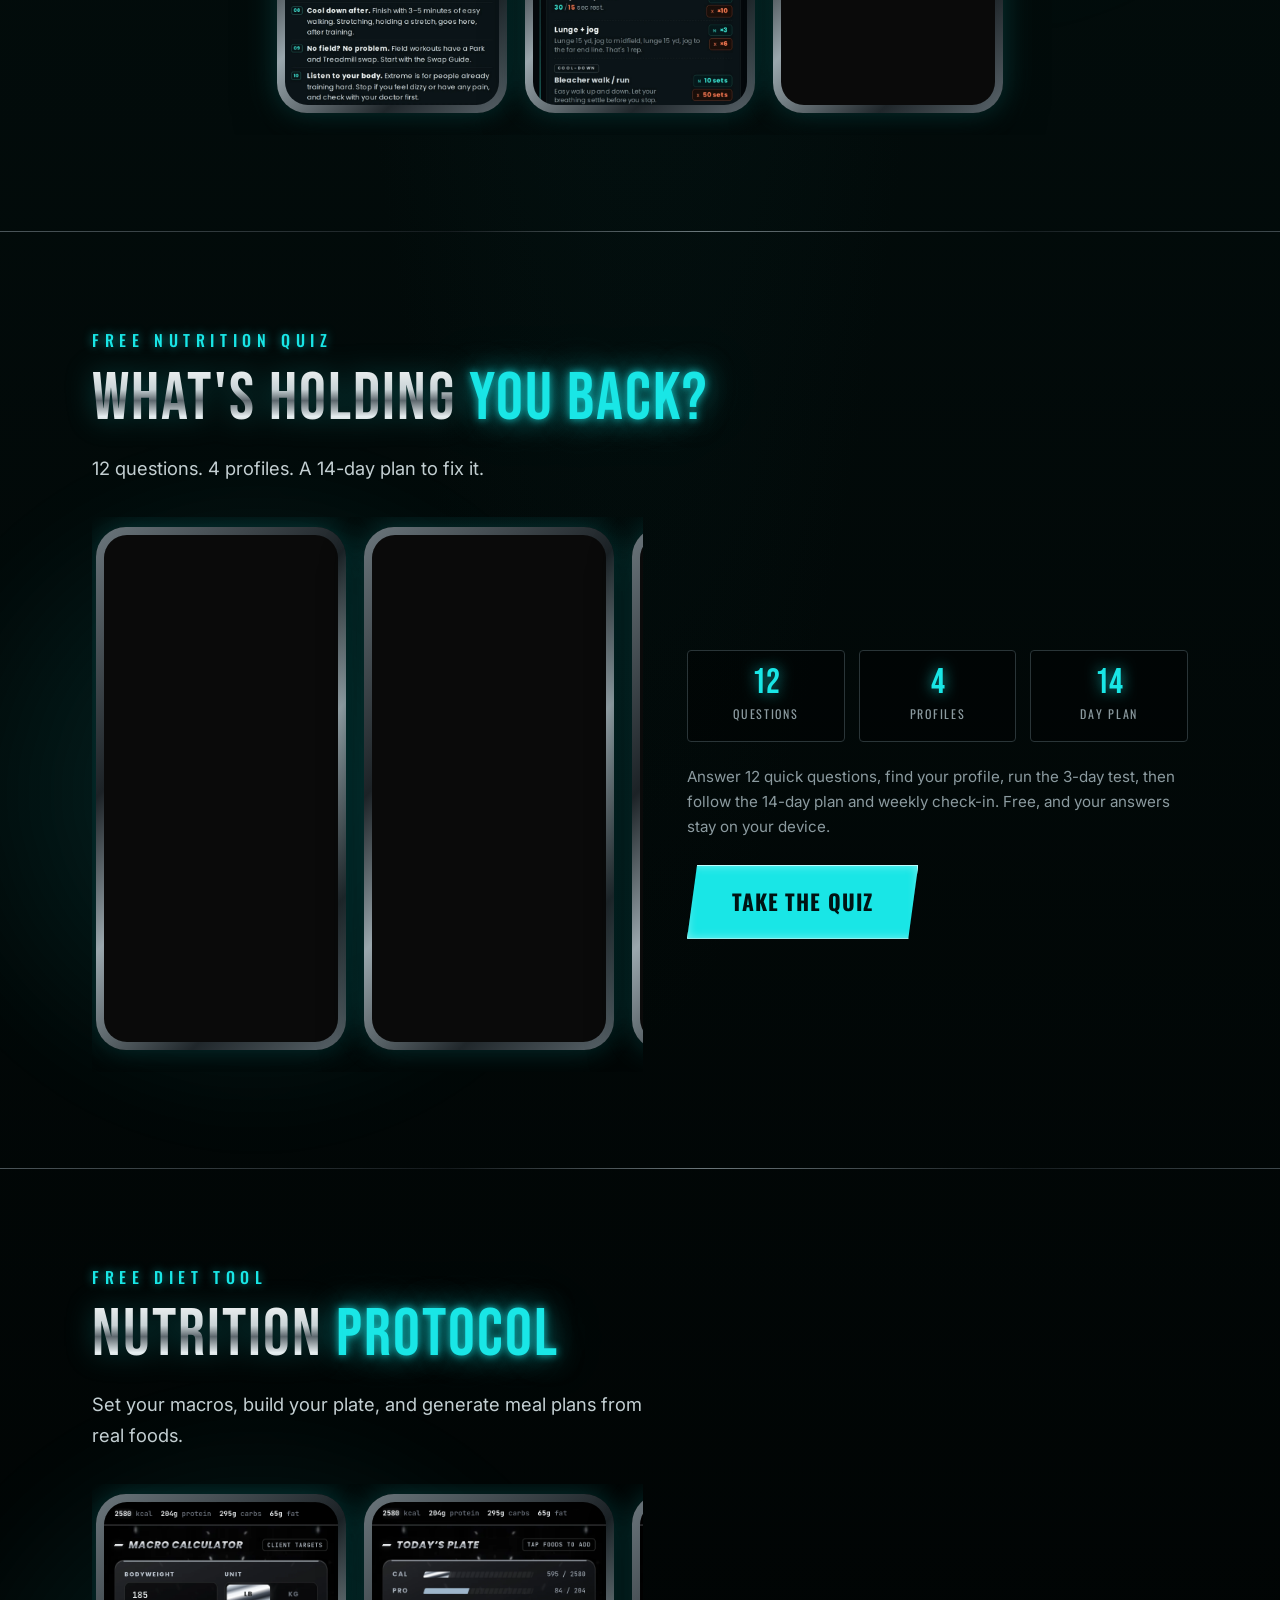
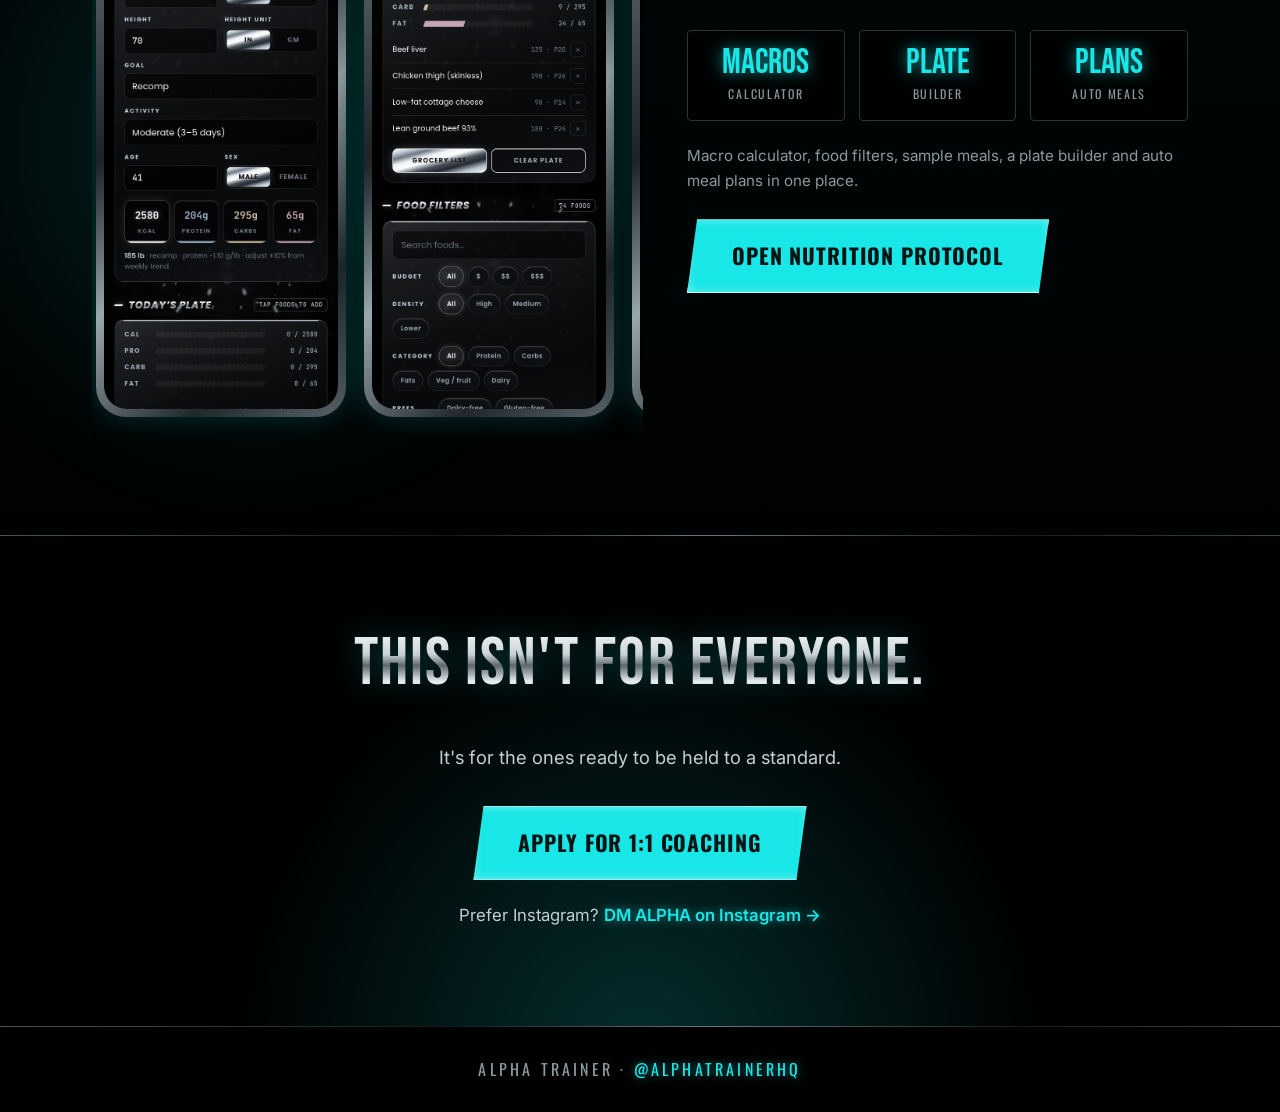
==== commit dc254ec6: "Membership card: $19.99/month, workout library + Nutrition Protocol" ====
--- a/index.html
+++ b/index.html
@@ -35,8 +35,10 @@
 <p class="price">Contact for pricing</p><a class="btn" href="/apply/">Apply</a></article>
 <article class="card"><p class="tag">Low Tier</p><h3>Membership</h3>
 <ul><li><b>Site membership</b> with access to Alpha Trainer workouts.</li>
-<li><b>New workouts weekly</b> to keep you training with structure.</li></ul>
-<p class="price">Contact for pricing</p><a class="btn ghost" href="#apply">Contact</a></article>
+<li><b>New workouts weekly</b> to keep you training with structure.</li>
+<li><b>Workout library</b> with every Alpha Trainer session on demand.</li>
+<li><b>Nutrition Protocol access</b> to dial in your macros and meals.</li></ul>
+<p class="price price-amt"><b>$19.99</b><small>/month</small></p><a class="btn ghost" href="#apply">Contact</a></article>
 </div></div></section>
 <section id="tracker" class="tracker"><div class="wrap">
 <p class="eyebrow">Included with 1:1 Coaching</p>
--- a/style.css
+++ b/style.css
@@ -200,3 +200,5 @@
 .steplink{color:inherit;text-decoration:none;border-bottom:2px solid var(--tq);transition:.15s}
 .steplink:hover{color:var(--tq);text-shadow:0 0 10px rgba(var(--accent-rgb),.6)}
 .steplink-inline{color:var(--tq);text-decoration:none;font-weight:600}
+
+.price-amt{display:flex;align-items:baseline;gap:6px}.price-amt b{font-family:var(--font-display);font-weight:400;font-size:3rem;line-height:1;color:var(--tq);text-shadow:0 0 14px rgba(var(--accent-rgb),.55)}.price-amt small{font-size:1rem;letter-spacing:.14em;color:var(--muted)}
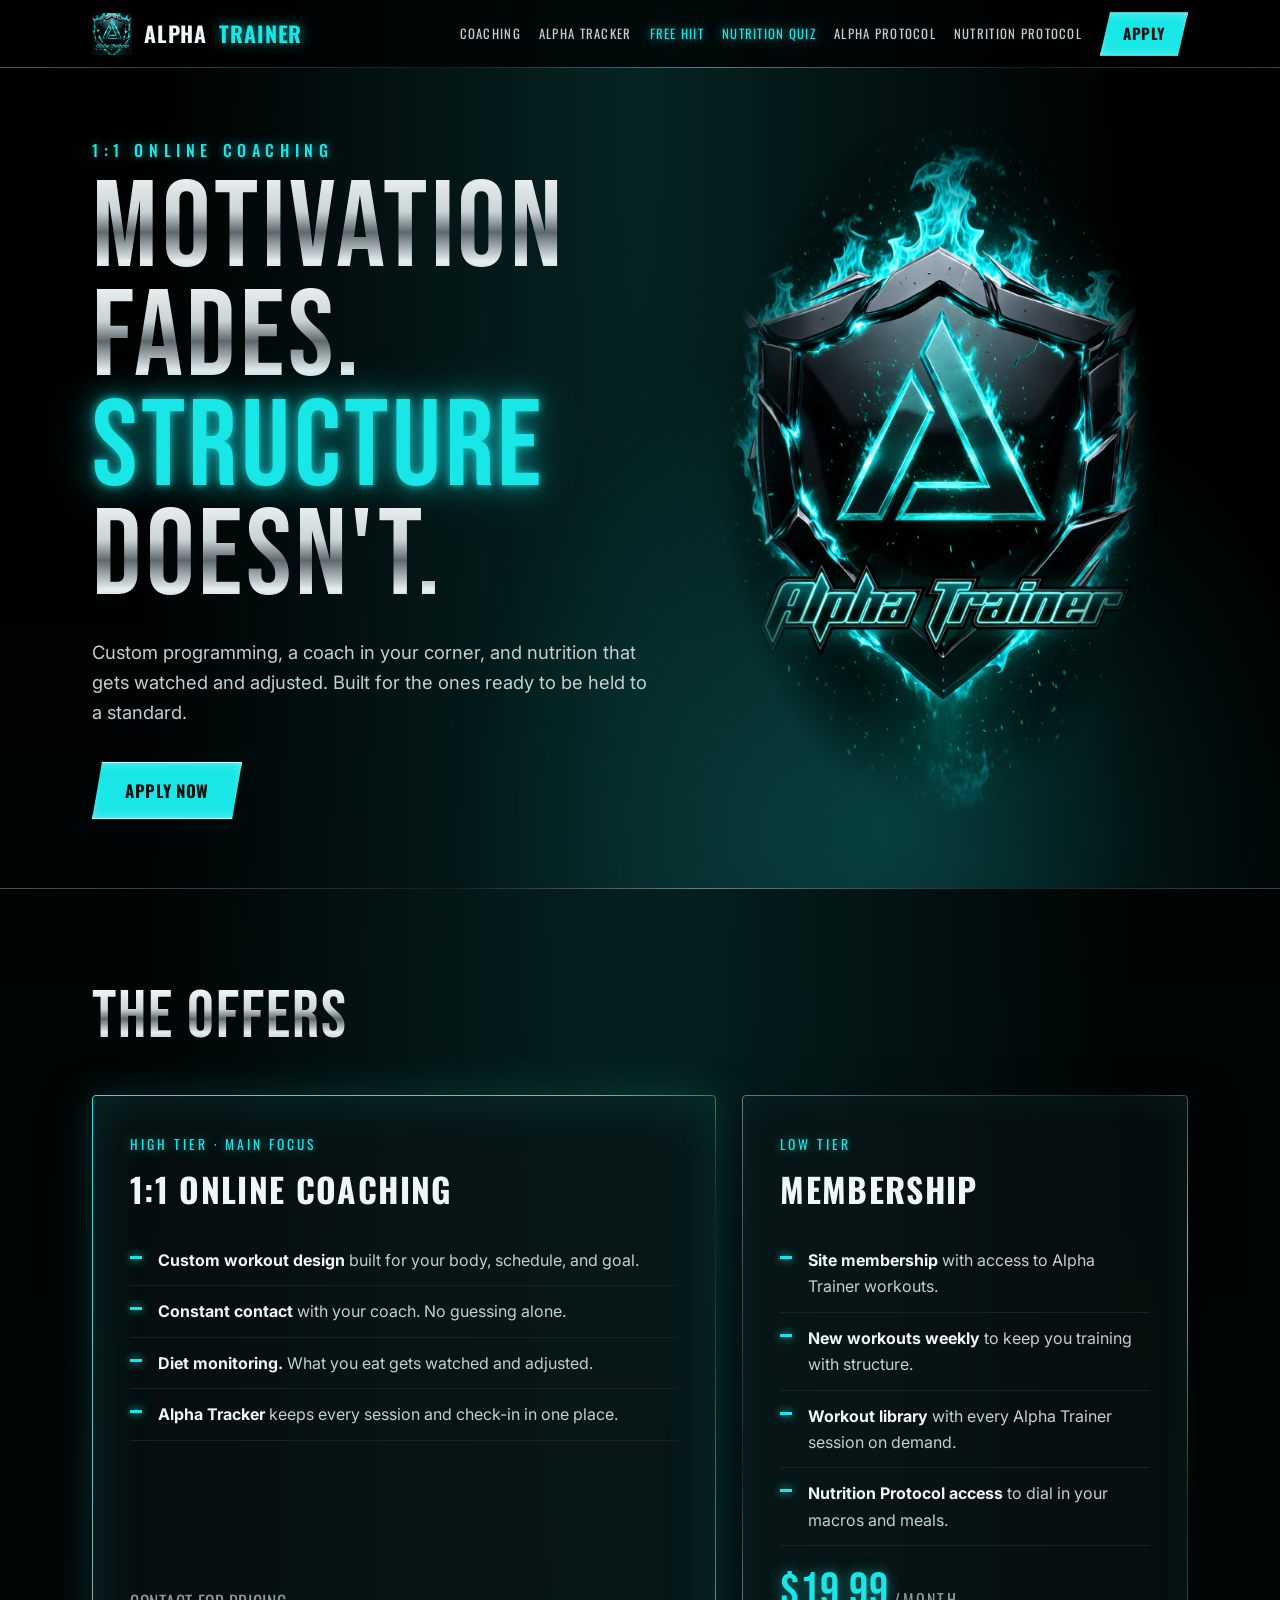
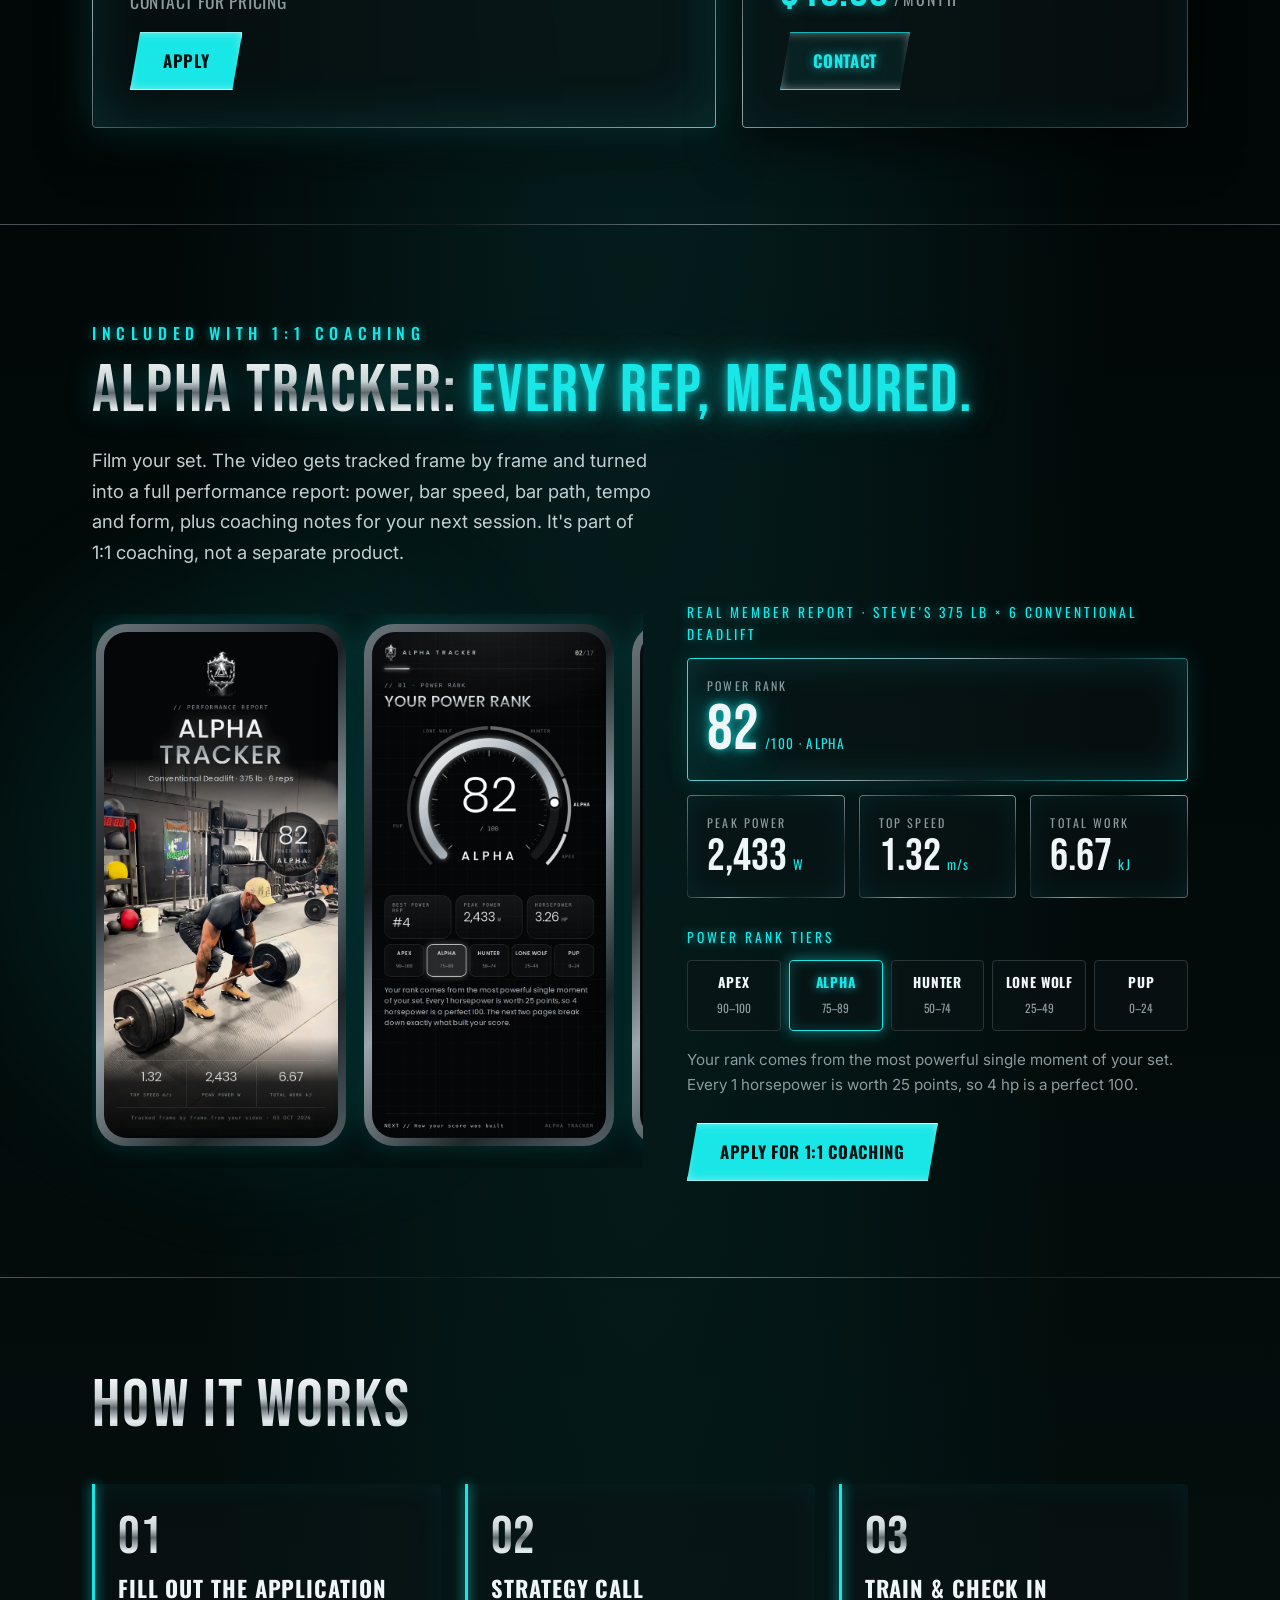
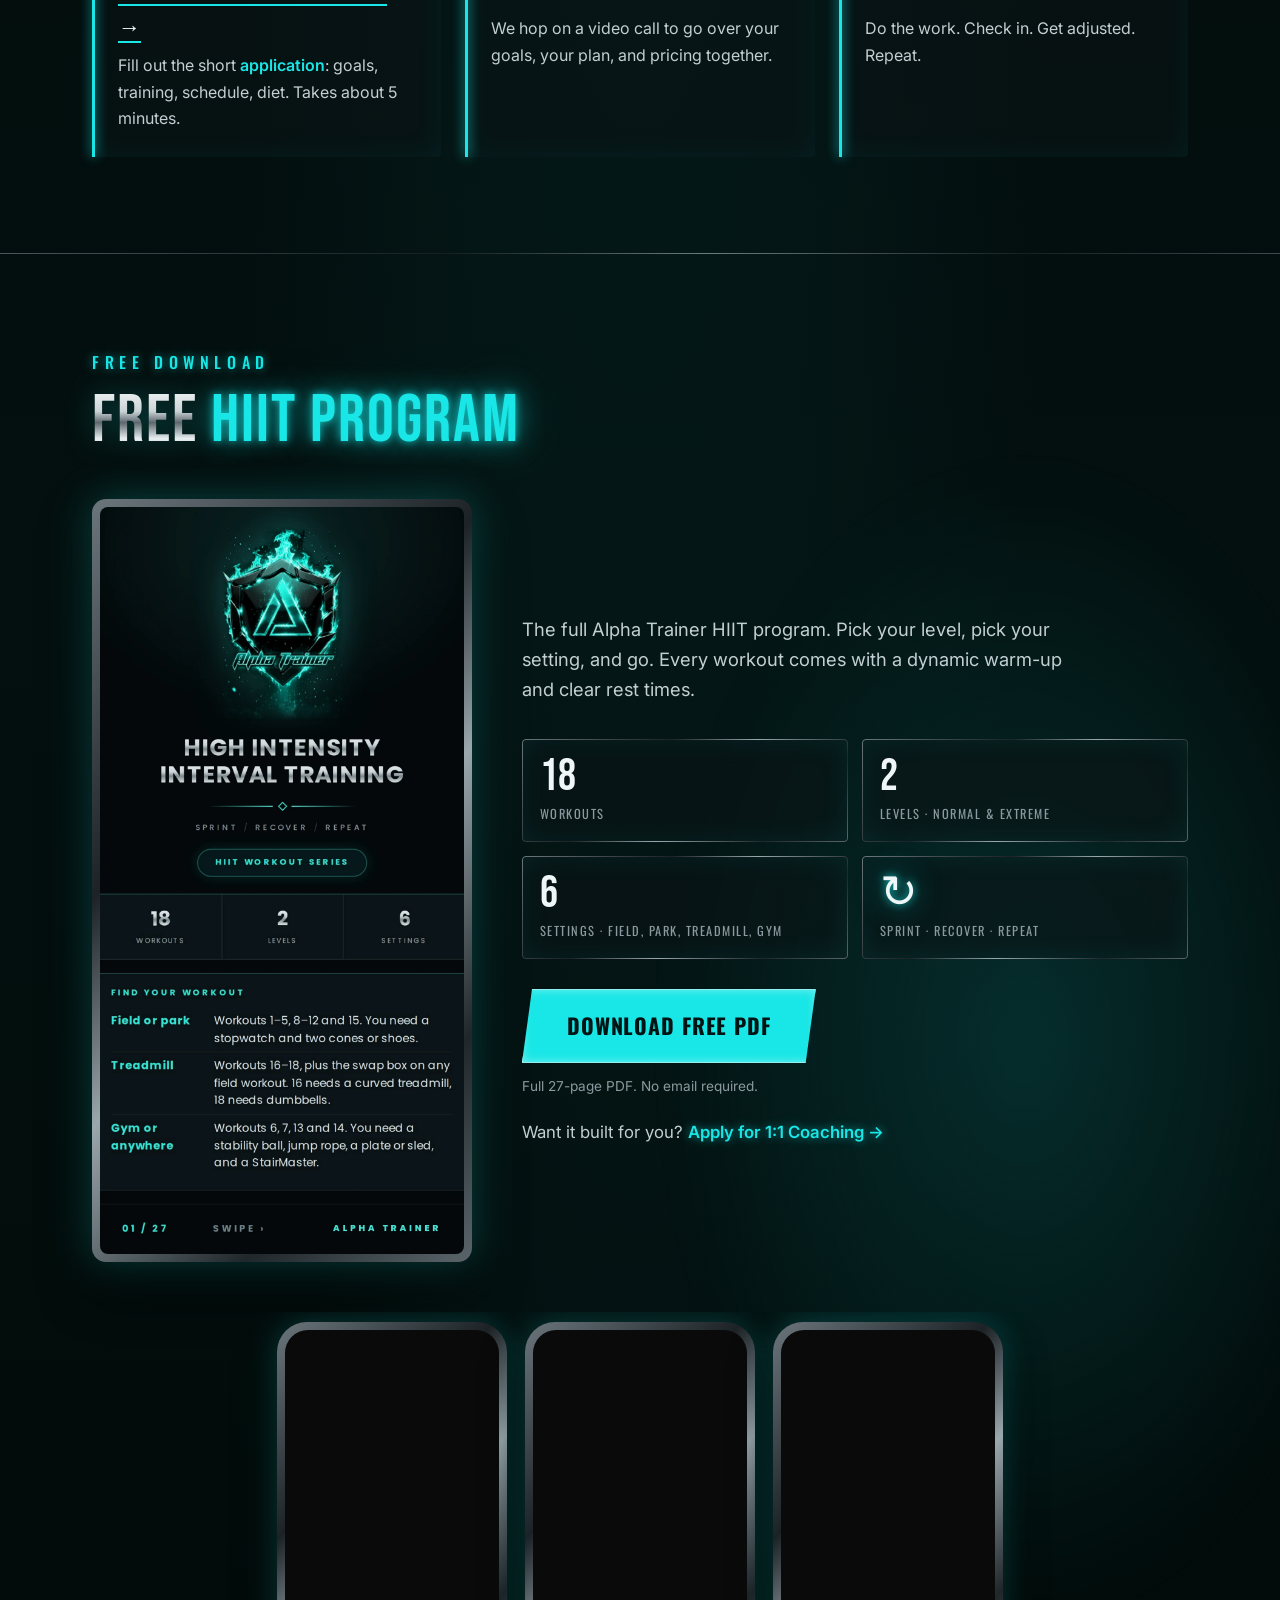
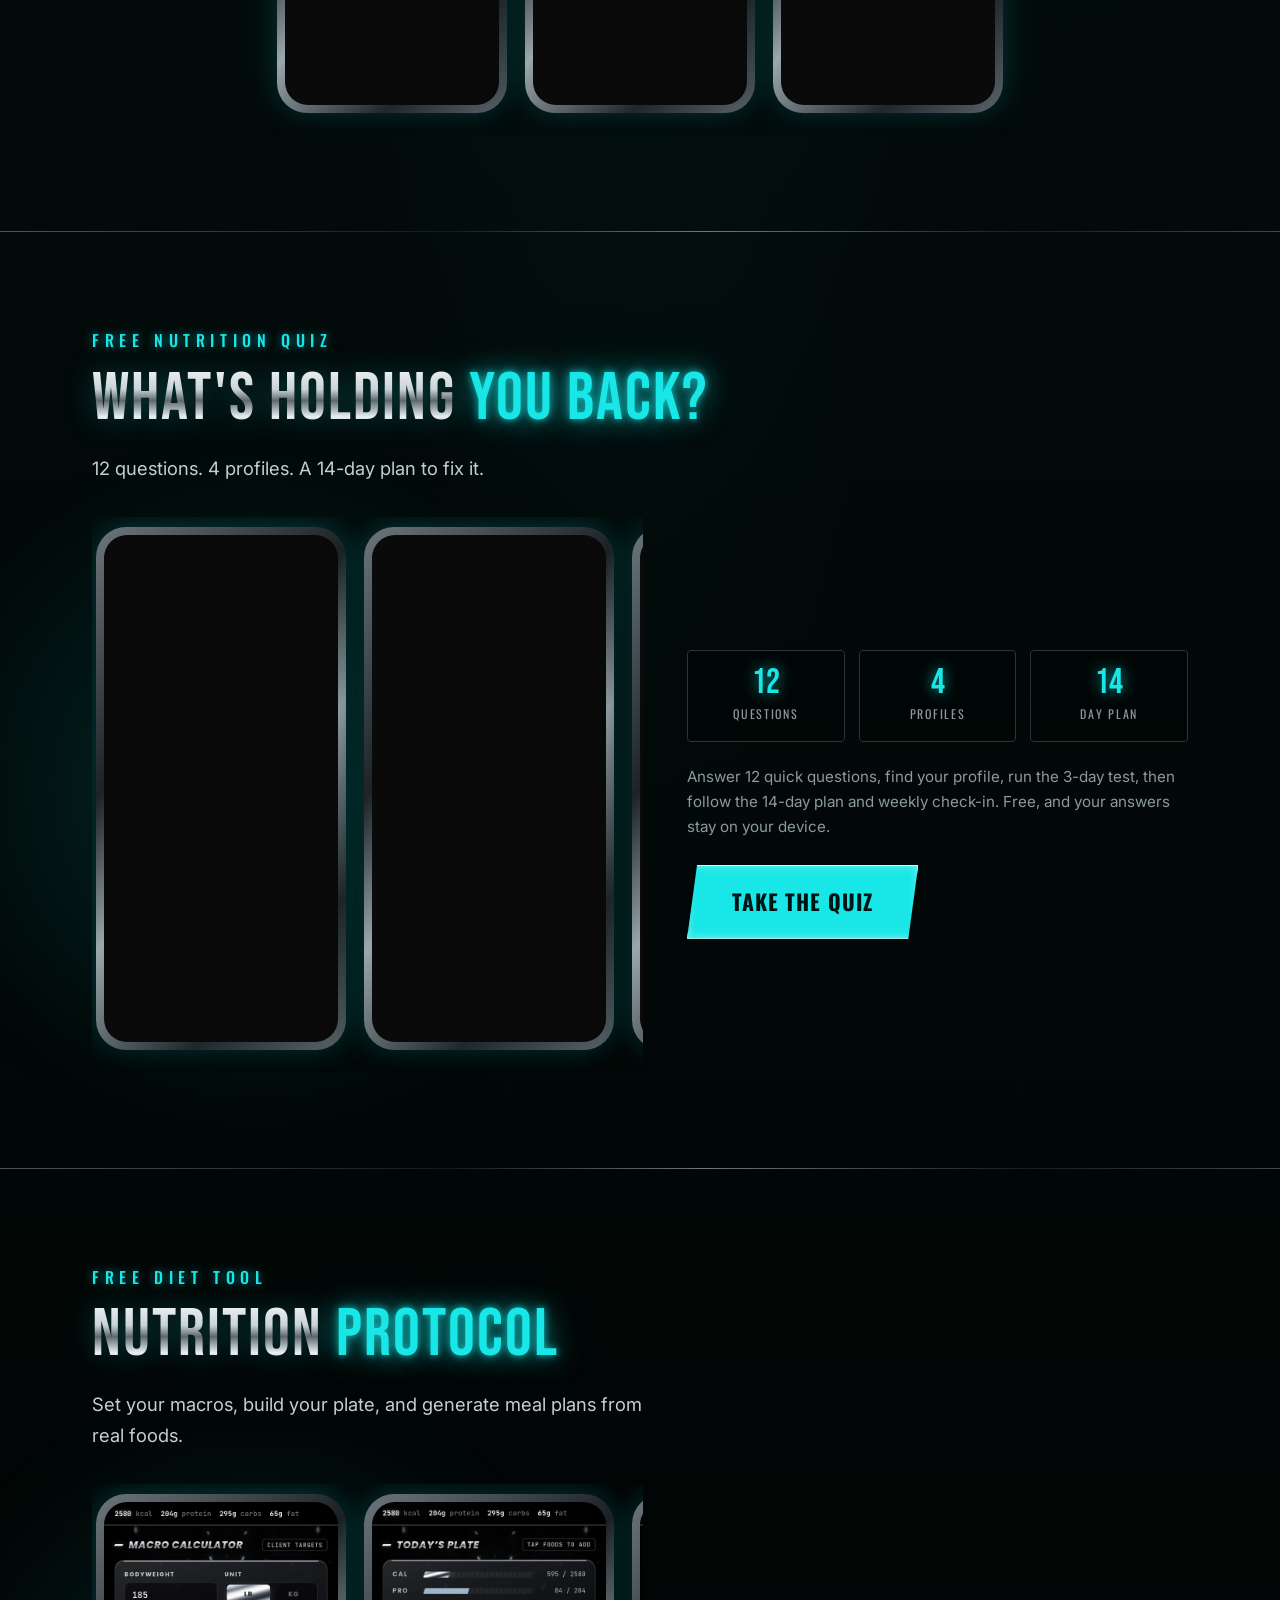
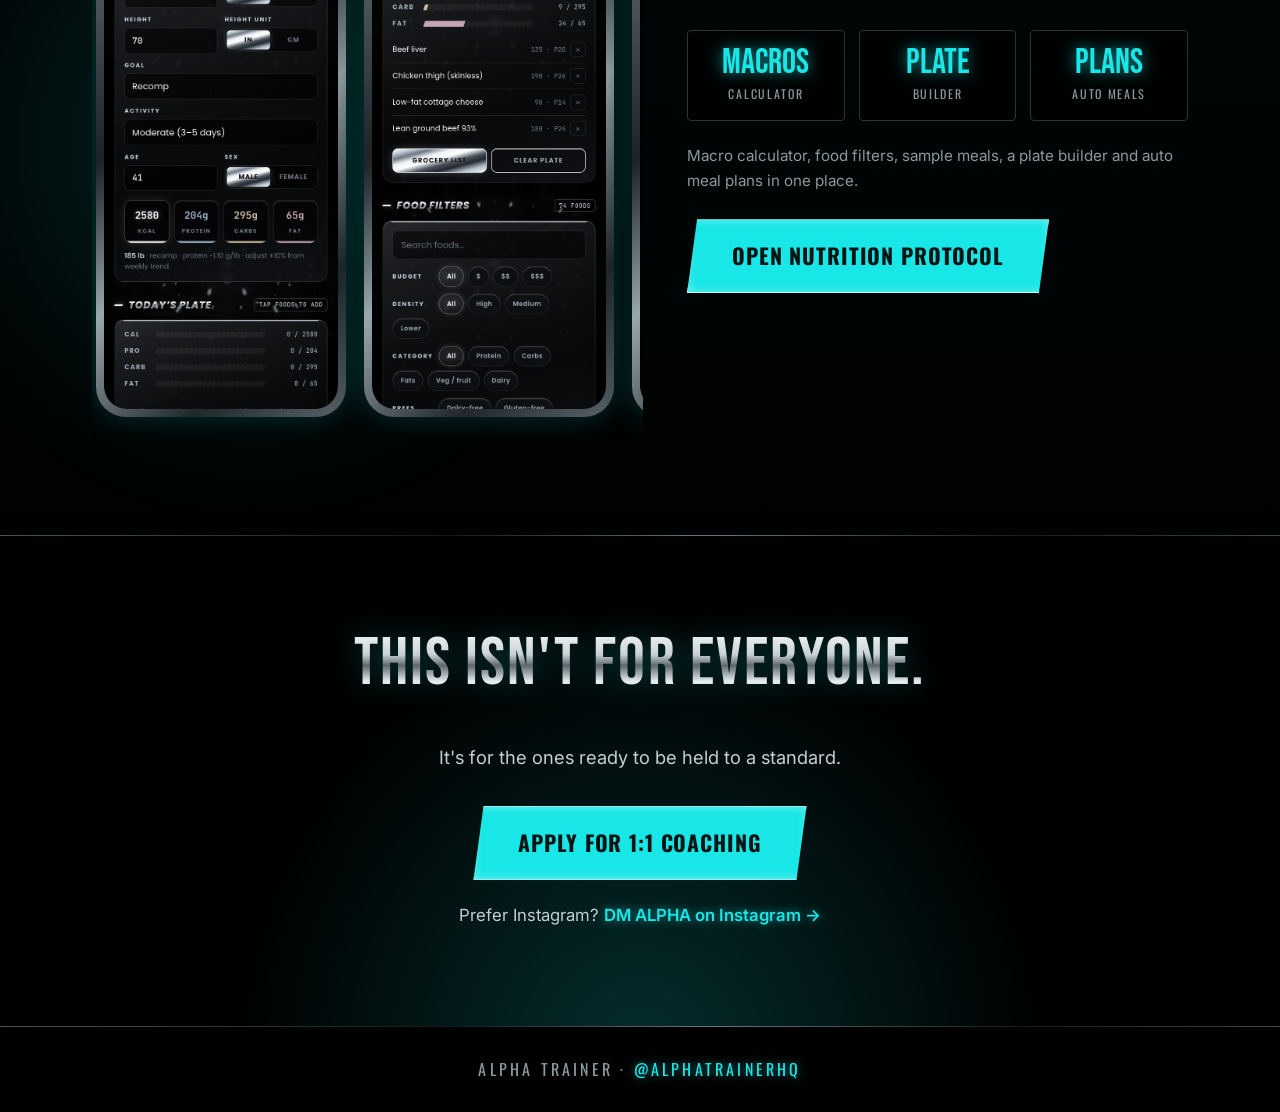
==== commit f7e5c253: "Quiz crest: baked turquoise edge glow; refresh homepage quiz preview" ====
--- a/index.html
+++ b/index.html
@@ -84,7 +84,7 @@
 <h2><span class="chrome">What's Holding</span> <span class="glow">You Back?</span></h2>
 <p class="lead">12 questions. 4 profiles. A 14-day plan to fix it.</p>
 <div class="tracker-grid">
-<div class="phones" tabindex="0" aria-label="Nutrition quiz screens"><figure class="phone"><img src="assets/promo/q-hero.webp?v=2" alt="What's Holding You Back? quiz start screen" width="1200" height="2598" loading="lazy" decoding="async"></figure><figure class="phone"><img src="assets/promo/q-question.webp?v=2" alt="Quiz question screen" width="1200" height="2598" loading="lazy" decoding="async"></figure><figure class="phone"><img src="assets/promo/q-result.webp?v=2" alt="Quiz profile result: The Under-Eater" width="1200" height="2598" loading="lazy" decoding="async"></figure></div>
+<div class="phones" tabindex="0" aria-label="Nutrition quiz screens"><figure class="phone"><img src="assets/promo/q-hero.webp?v=3" alt="What's Holding You Back? quiz start screen" width="1200" height="2598" loading="lazy" decoding="async"></figure><figure class="phone"><img src="assets/promo/q-question.webp?v=2" alt="Quiz question screen" width="1200" height="2598" loading="lazy" decoding="async"></figure><figure class="phone"><img src="assets/promo/q-result.webp?v=2" alt="Quiz profile result: The Under-Eater" width="1200" height="2598" loading="lazy" decoding="async"></figure></div>
 <div class="tracker-data">
 <ul class="qfacts left"><li><b>12</b><span>Questions</span></li><li><b>4</b><span>Profiles</span></li><li><b>14</b><span>Day Plan</span></li></ul>
 <p class="note">Answer 12 quick questions, find your profile, run the 3-day test, then follow the 14-day plan and weekly check-in. Free, and your answers stay on your device.</p>
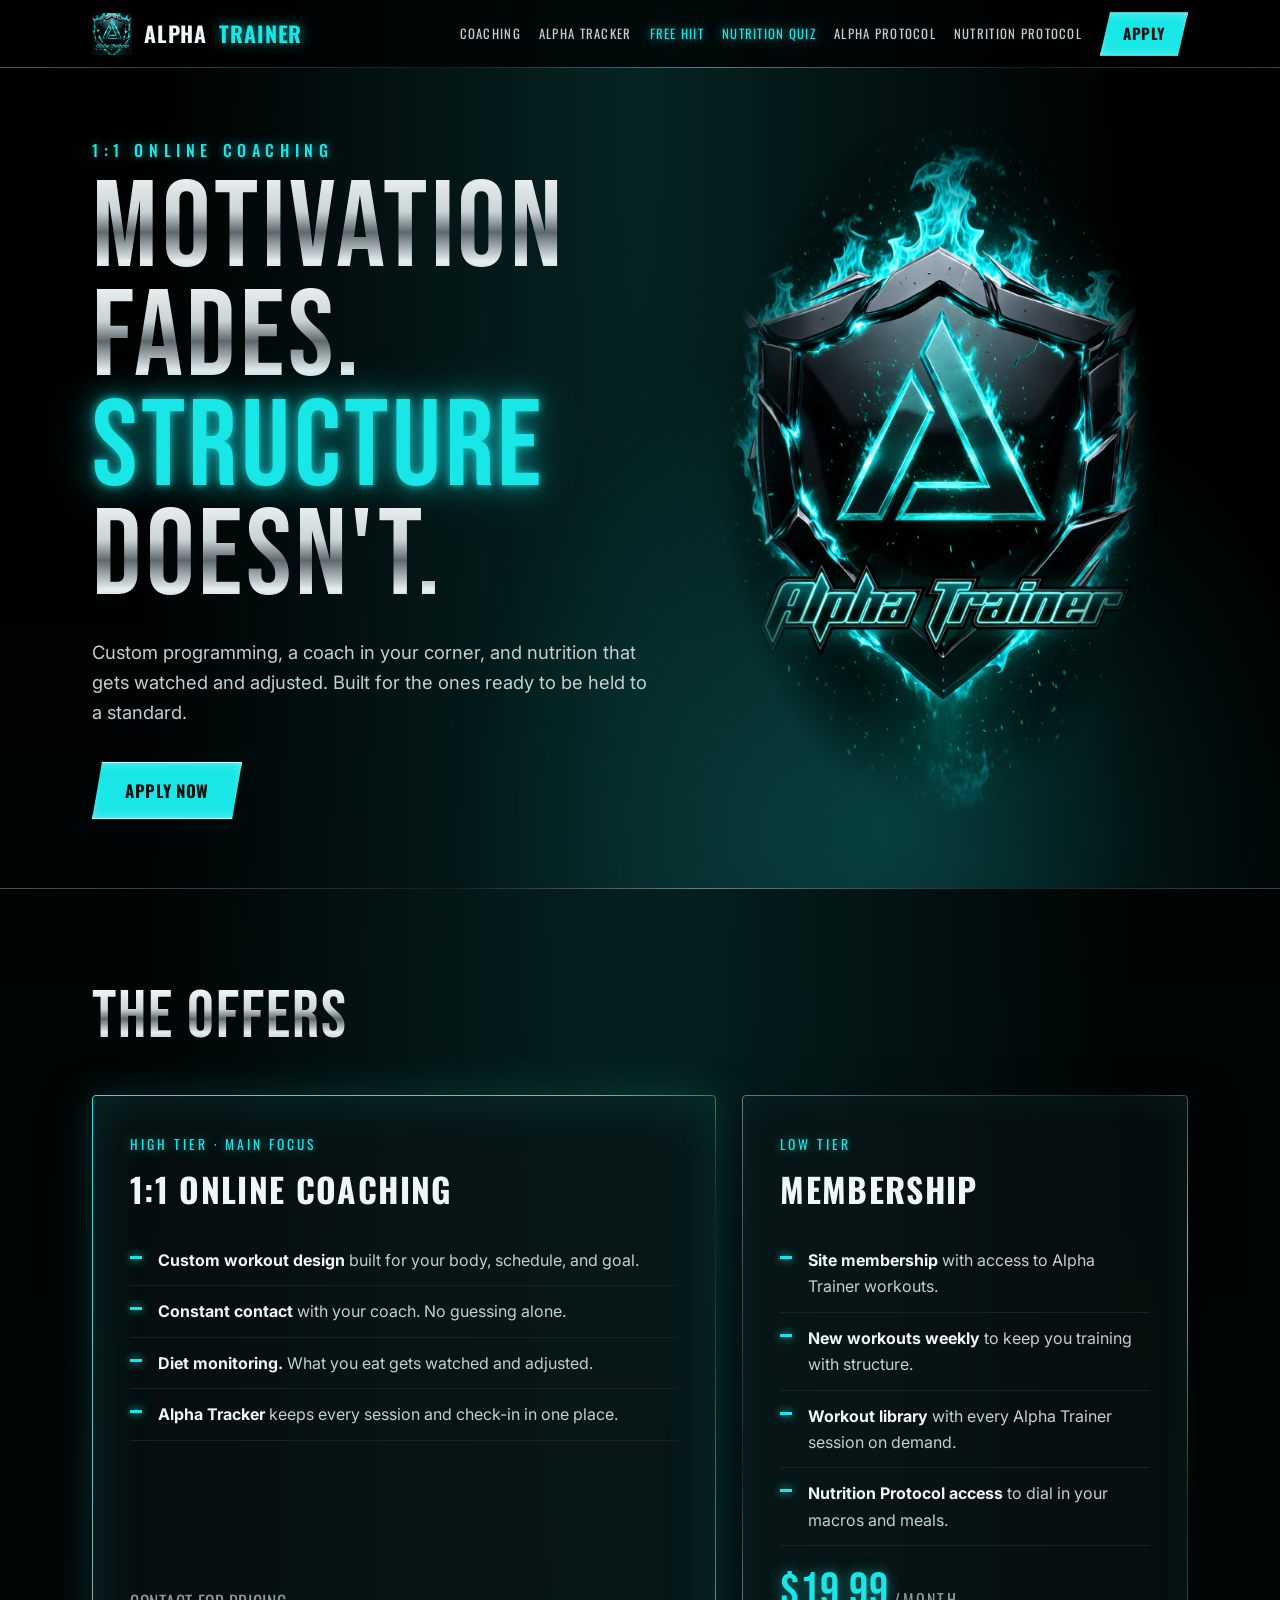
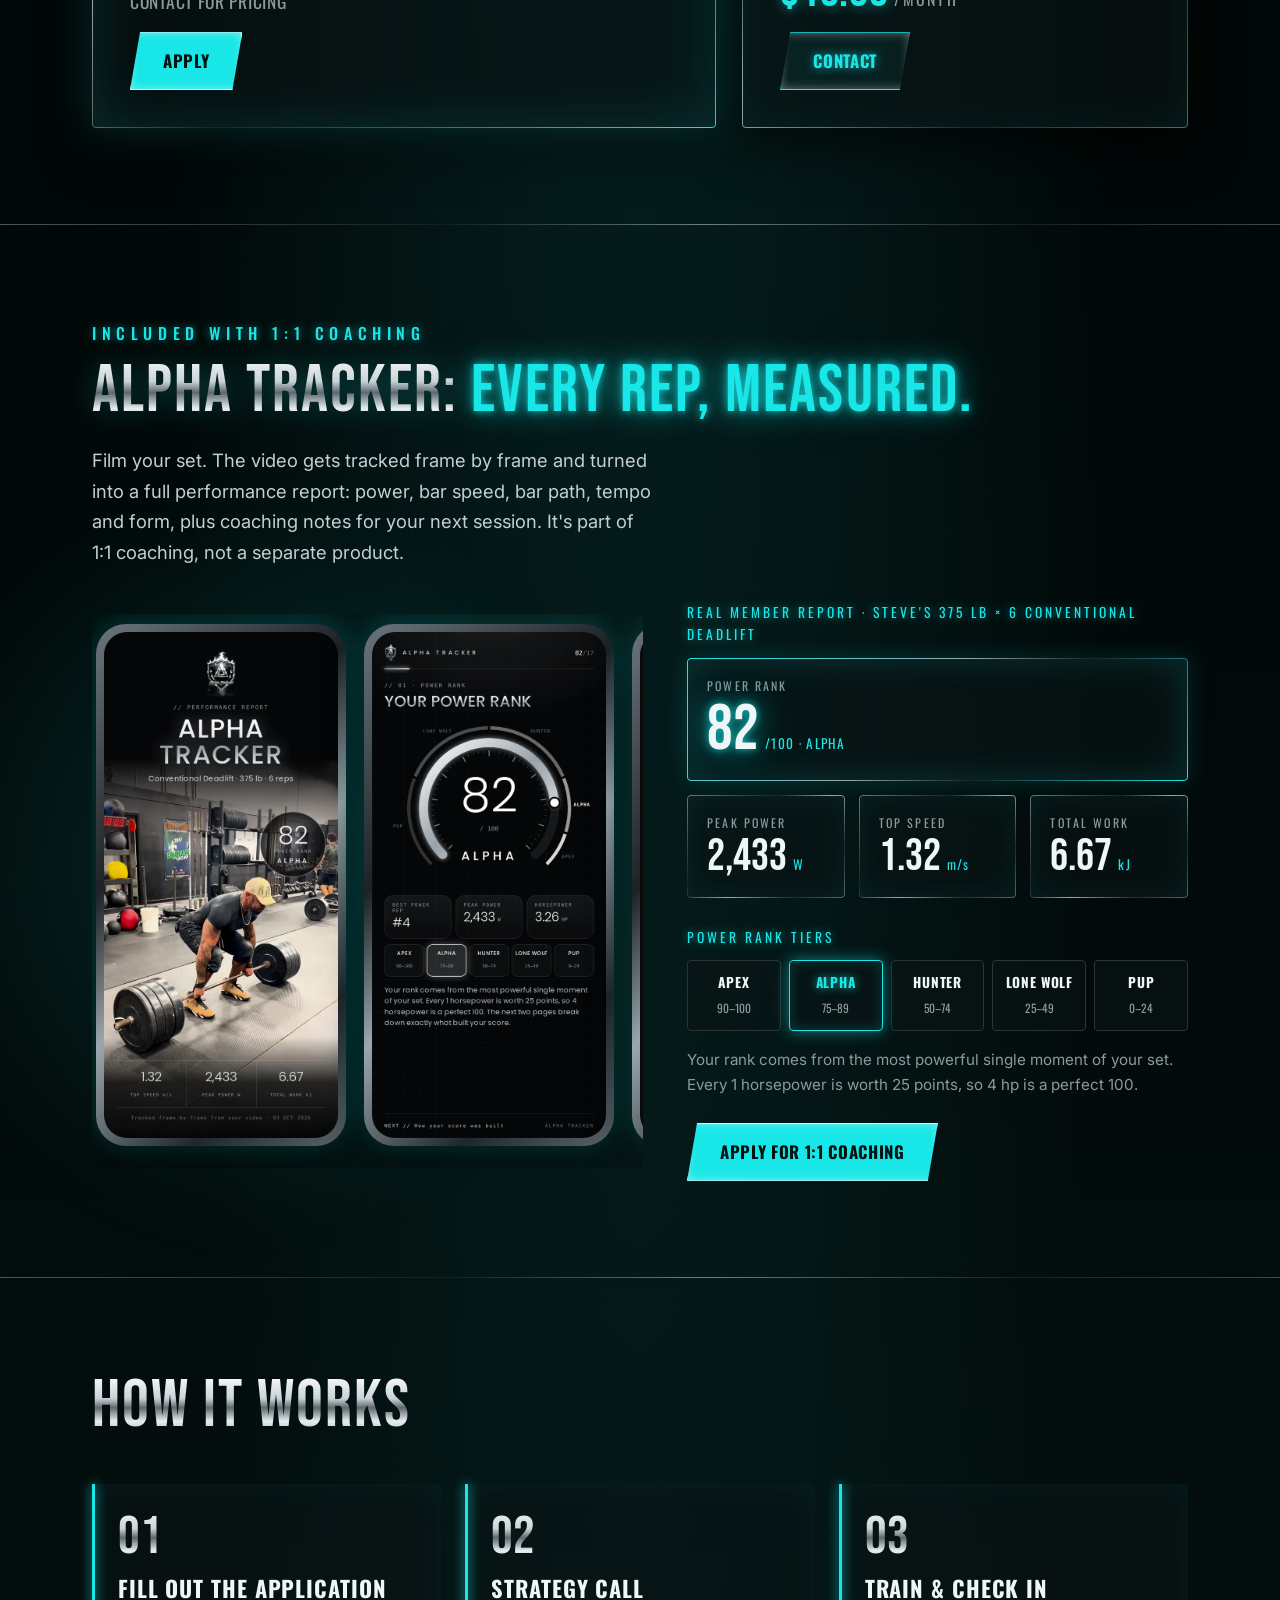
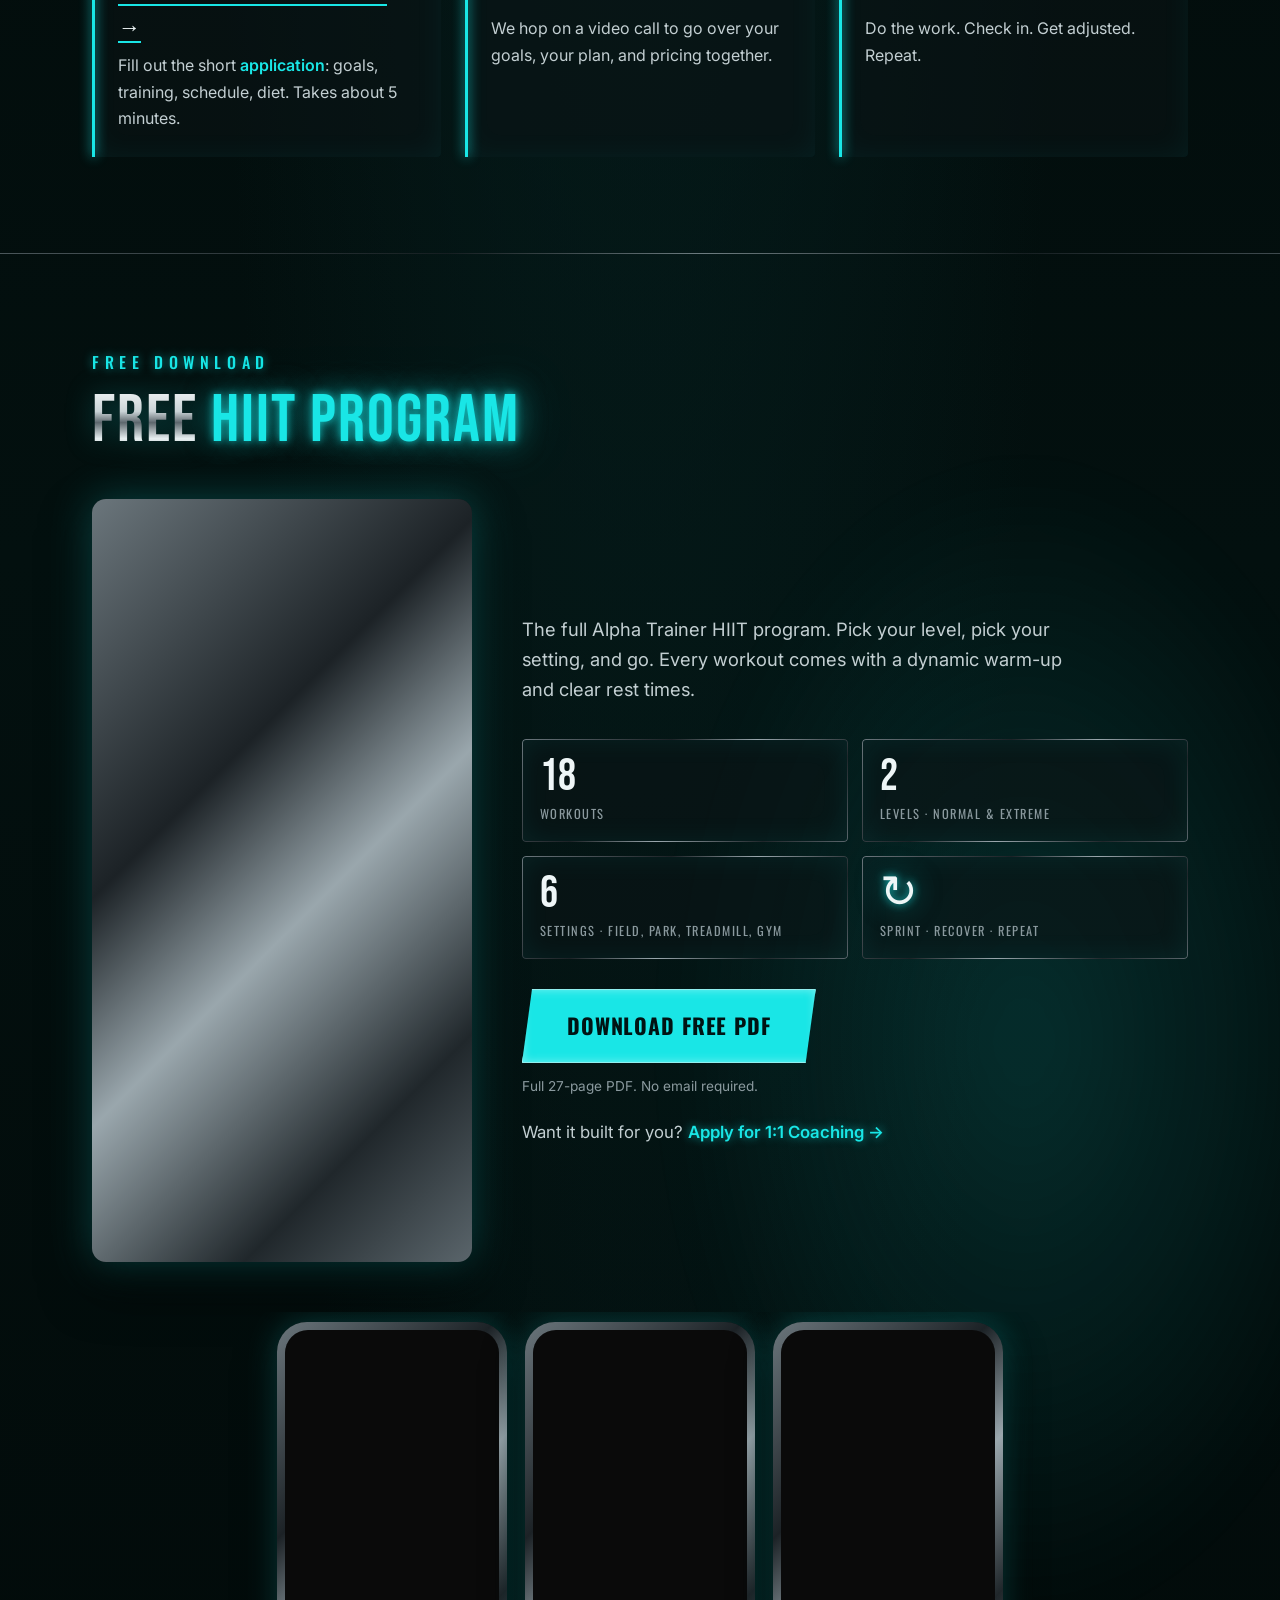
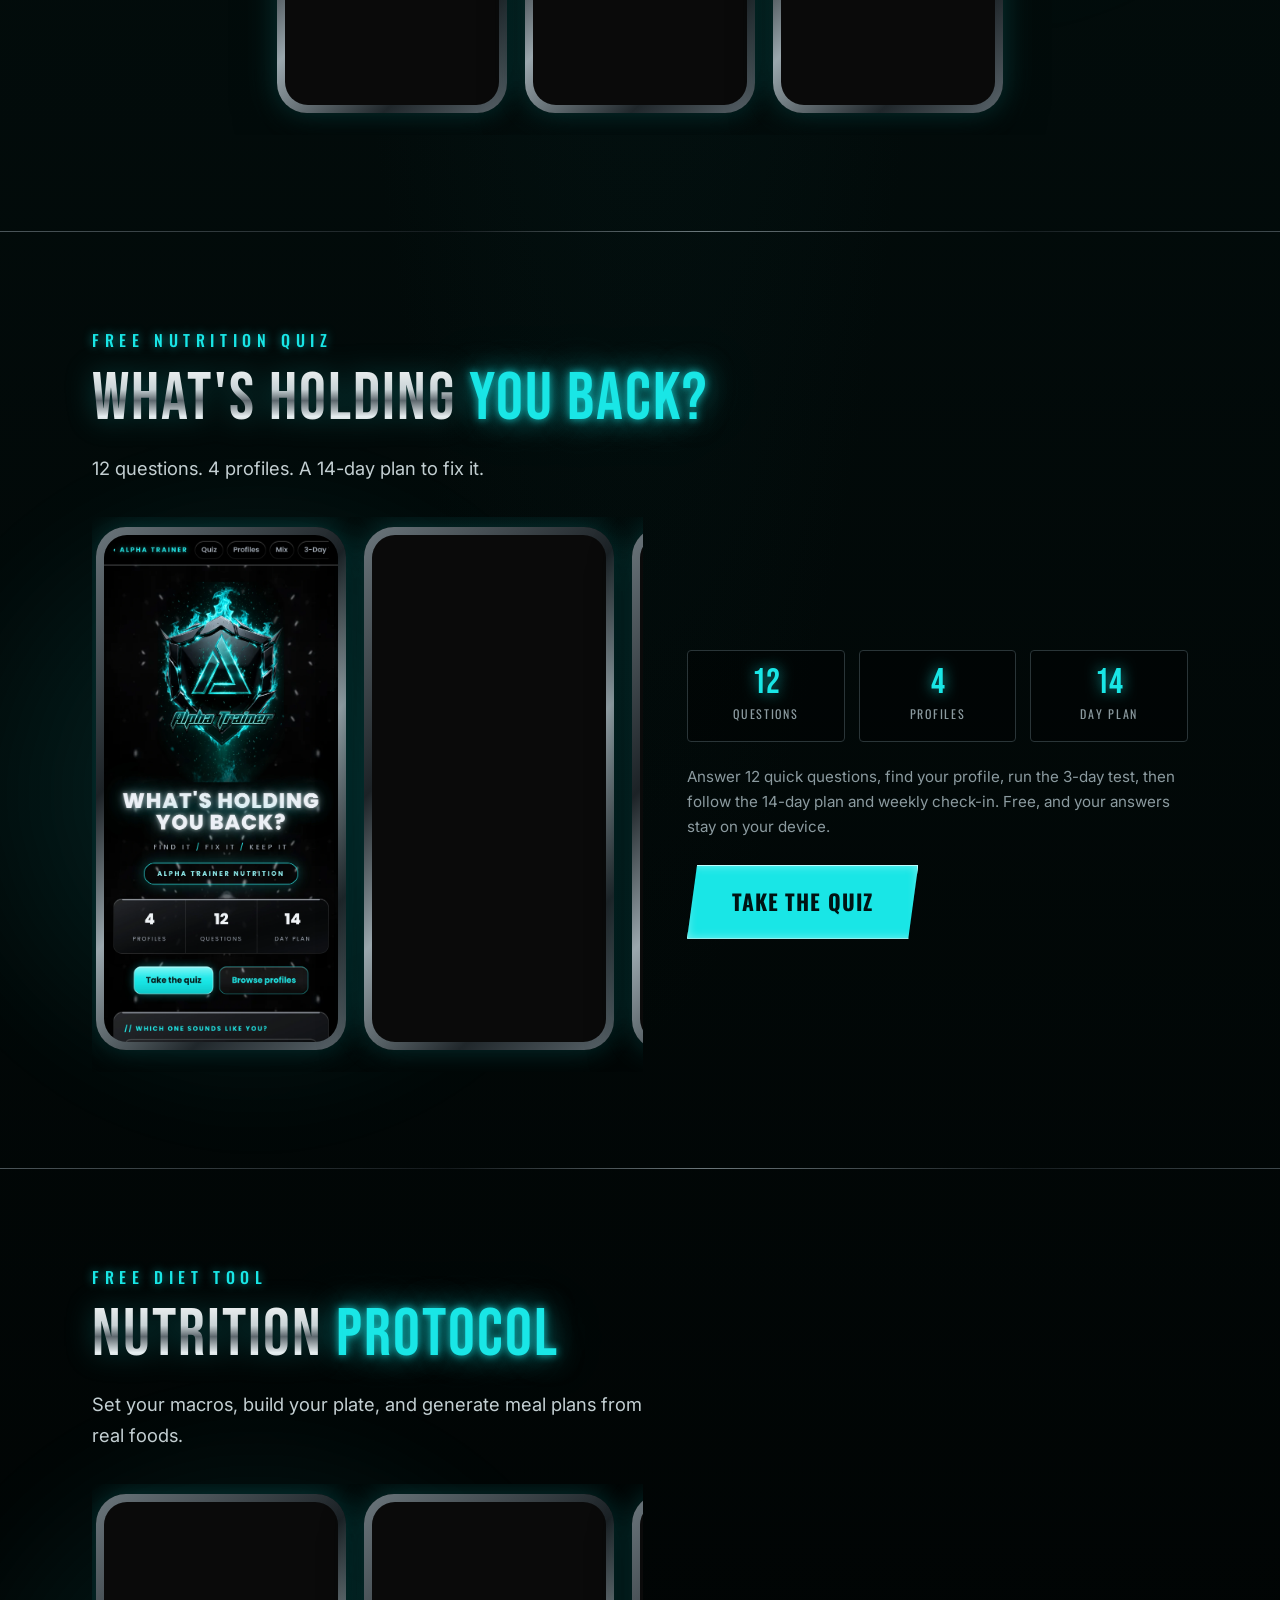
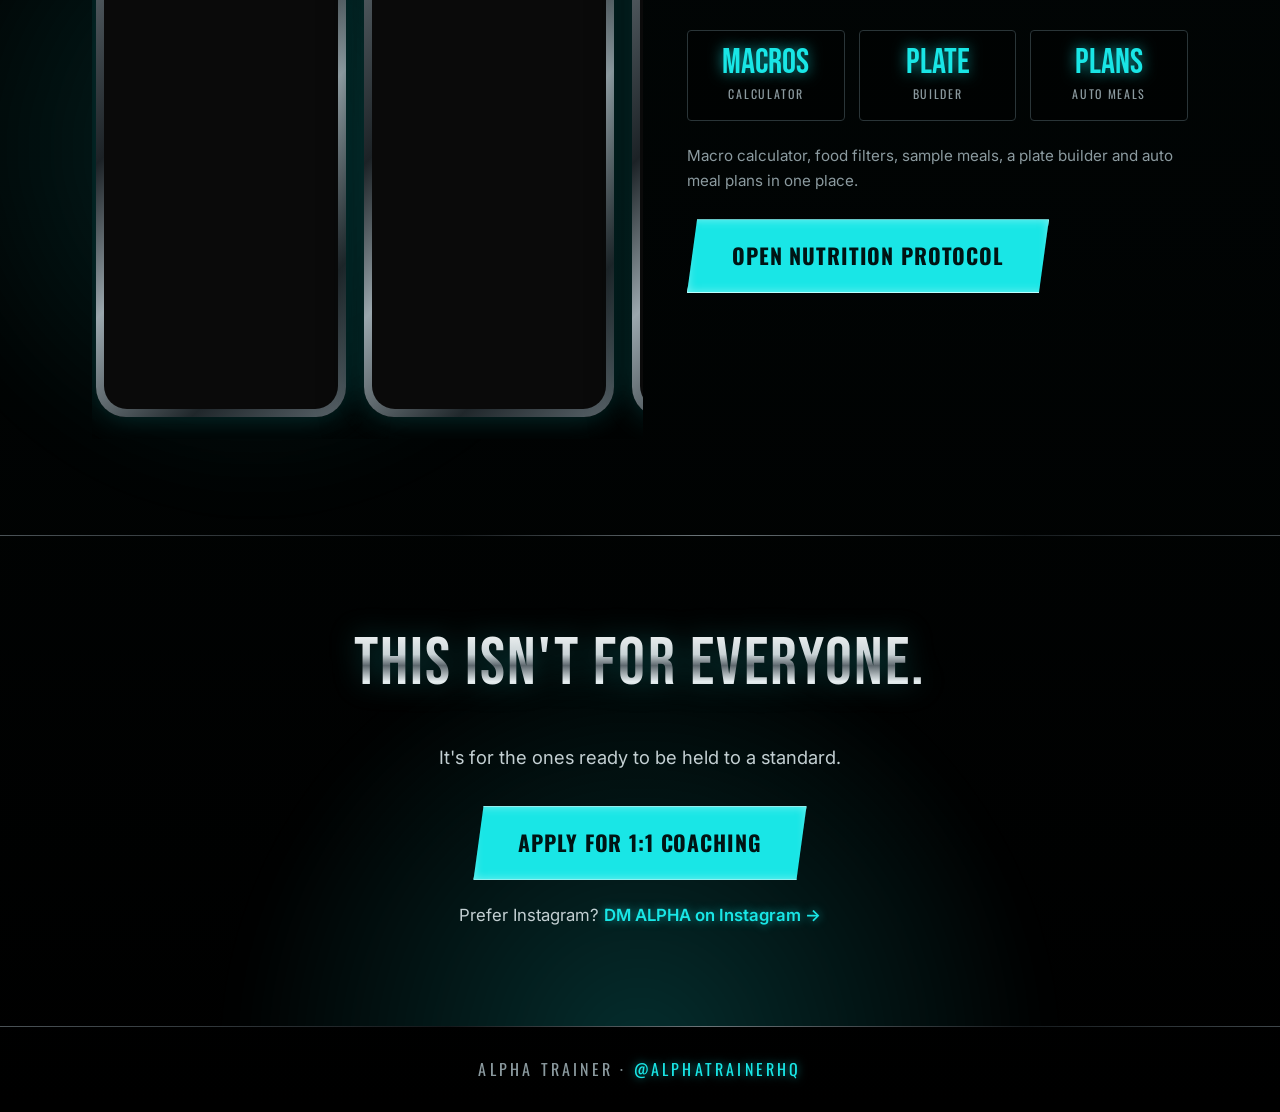
==== commit 38804fb5: "Quiz: use turquoise flame shield logo; refresh homepage quiz preview" ====
--- a/index.html
+++ b/index.html
@@ -84,7 +84,7 @@
 <h2><span class="chrome">What's Holding</span> <span class="glow">You Back?</span></h2>
 <p class="lead">12 questions. 4 profiles. A 14-day plan to fix it.</p>
 <div class="tracker-grid">
-<div class="phones" tabindex="0" aria-label="Nutrition quiz screens"><figure class="phone"><img src="assets/promo/q-hero.webp?v=3" alt="What's Holding You Back? quiz start screen" width="1200" height="2598" loading="lazy" decoding="async"></figure><figure class="phone"><img src="assets/promo/q-question.webp?v=2" alt="Quiz question screen" width="1200" height="2598" loading="lazy" decoding="async"></figure><figure class="phone"><img src="assets/promo/q-result.webp?v=2" alt="Quiz profile result: The Under-Eater" width="1200" height="2598" loading="lazy" decoding="async"></figure></div>
+<div class="phones" tabindex="0" aria-label="Nutrition quiz screens"><figure class="phone"><img src="assets/promo/q-hero.webp?v=4" alt="What's Holding You Back? quiz start screen" width="1200" height="2598" loading="lazy" decoding="async"></figure><figure class="phone"><img src="assets/promo/q-question.webp?v=2" alt="Quiz question screen" width="1200" height="2598" loading="lazy" decoding="async"></figure><figure class="phone"><img src="assets/promo/q-result.webp?v=2" alt="Quiz profile result: The Under-Eater" width="1200" height="2598" loading="lazy" decoding="async"></figure></div>
 <div class="tracker-data">
 <ul class="qfacts left"><li><b>12</b><span>Questions</span></li><li><b>4</b><span>Profiles</span></li><li><b>14</b><span>Day Plan</span></li></ul>
 <p class="note">Answer 12 quick questions, find your profile, run the 3-day test, then follow the 14-day plan and weekly check-in. Free, and your answers stay on your device.</p>
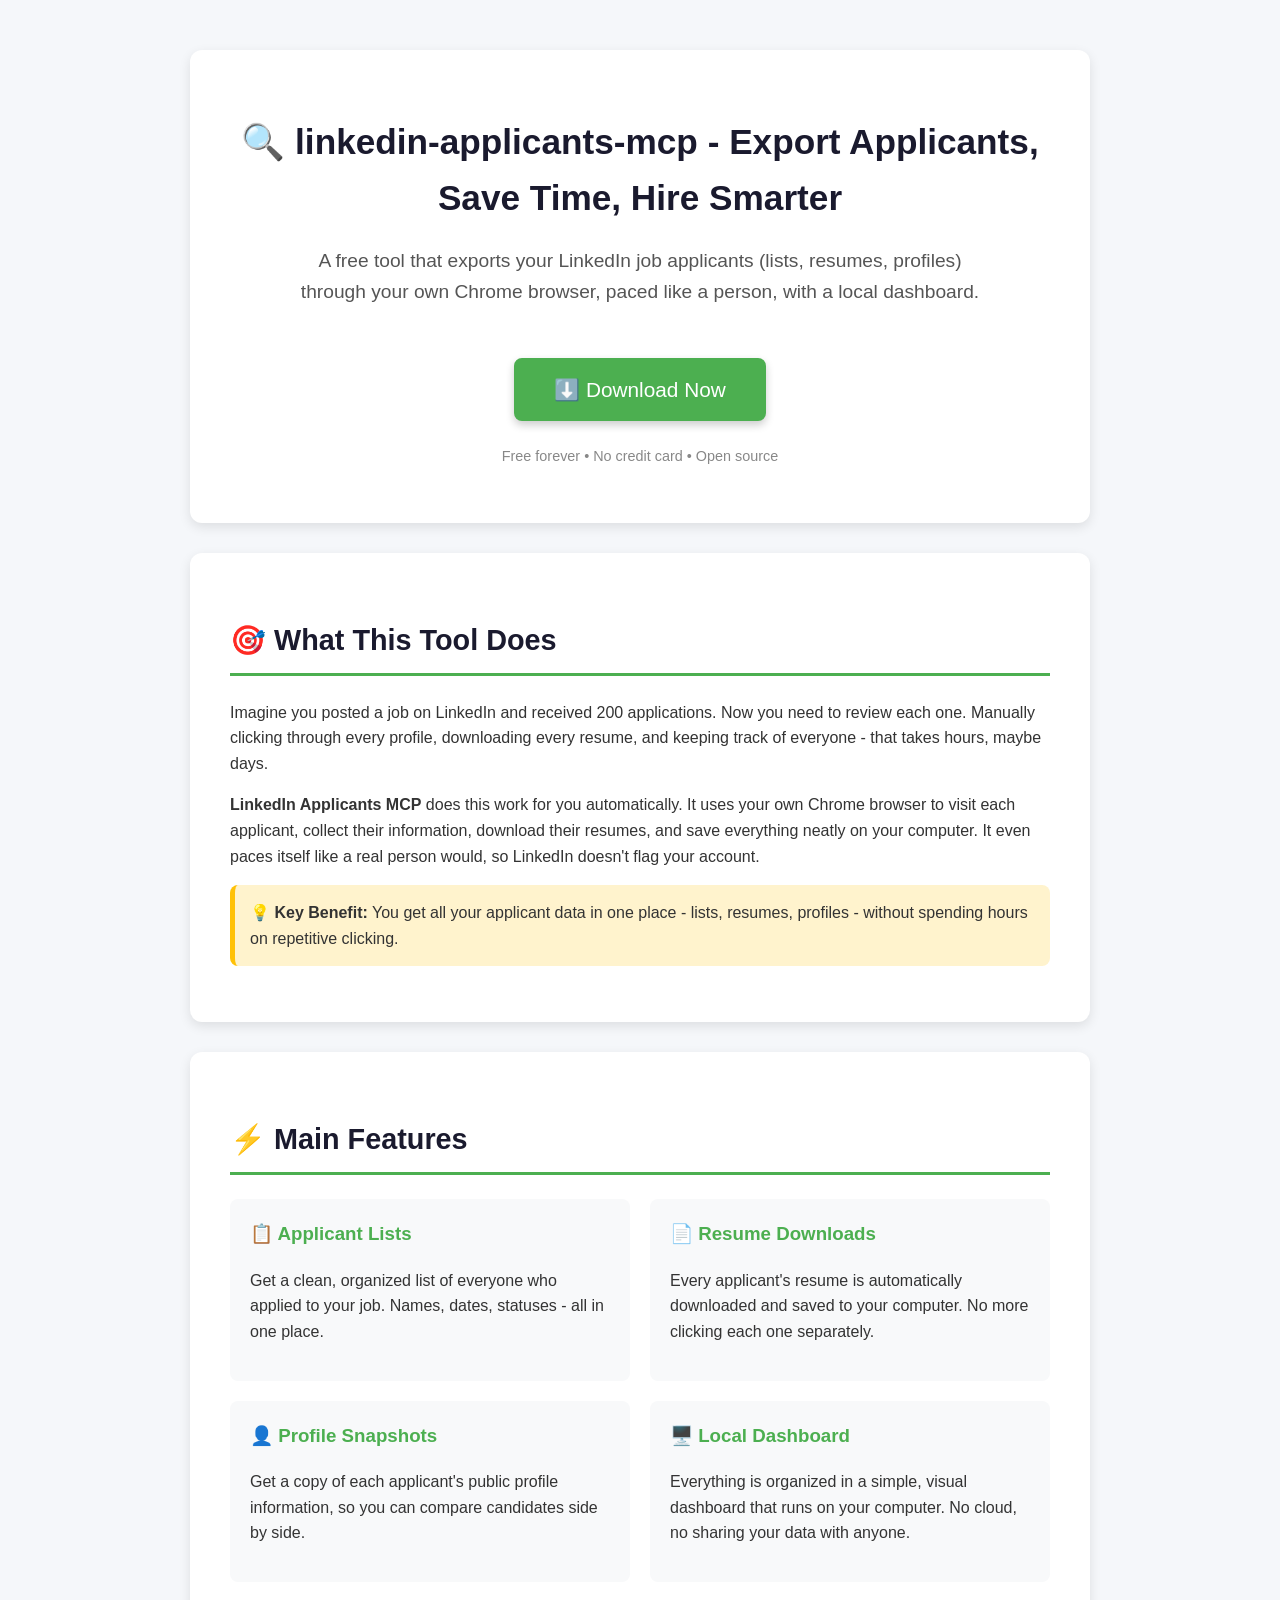
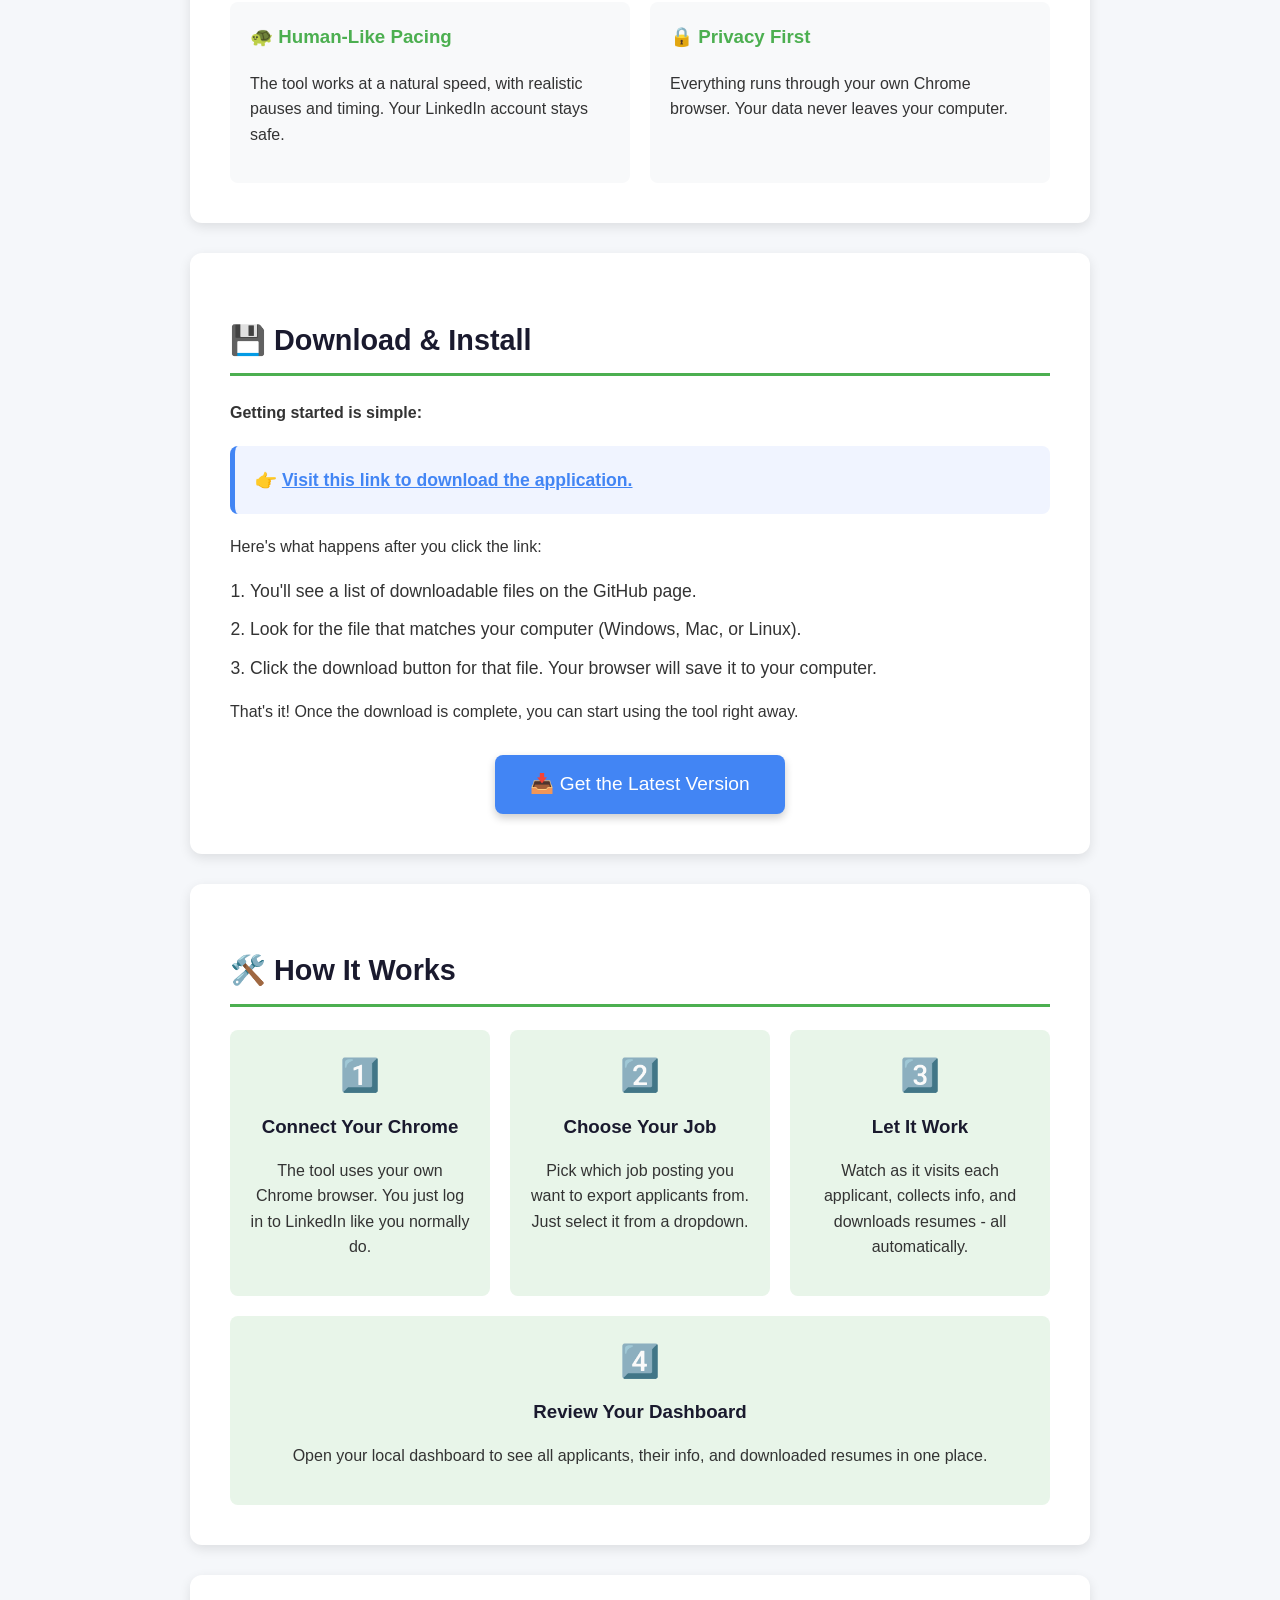
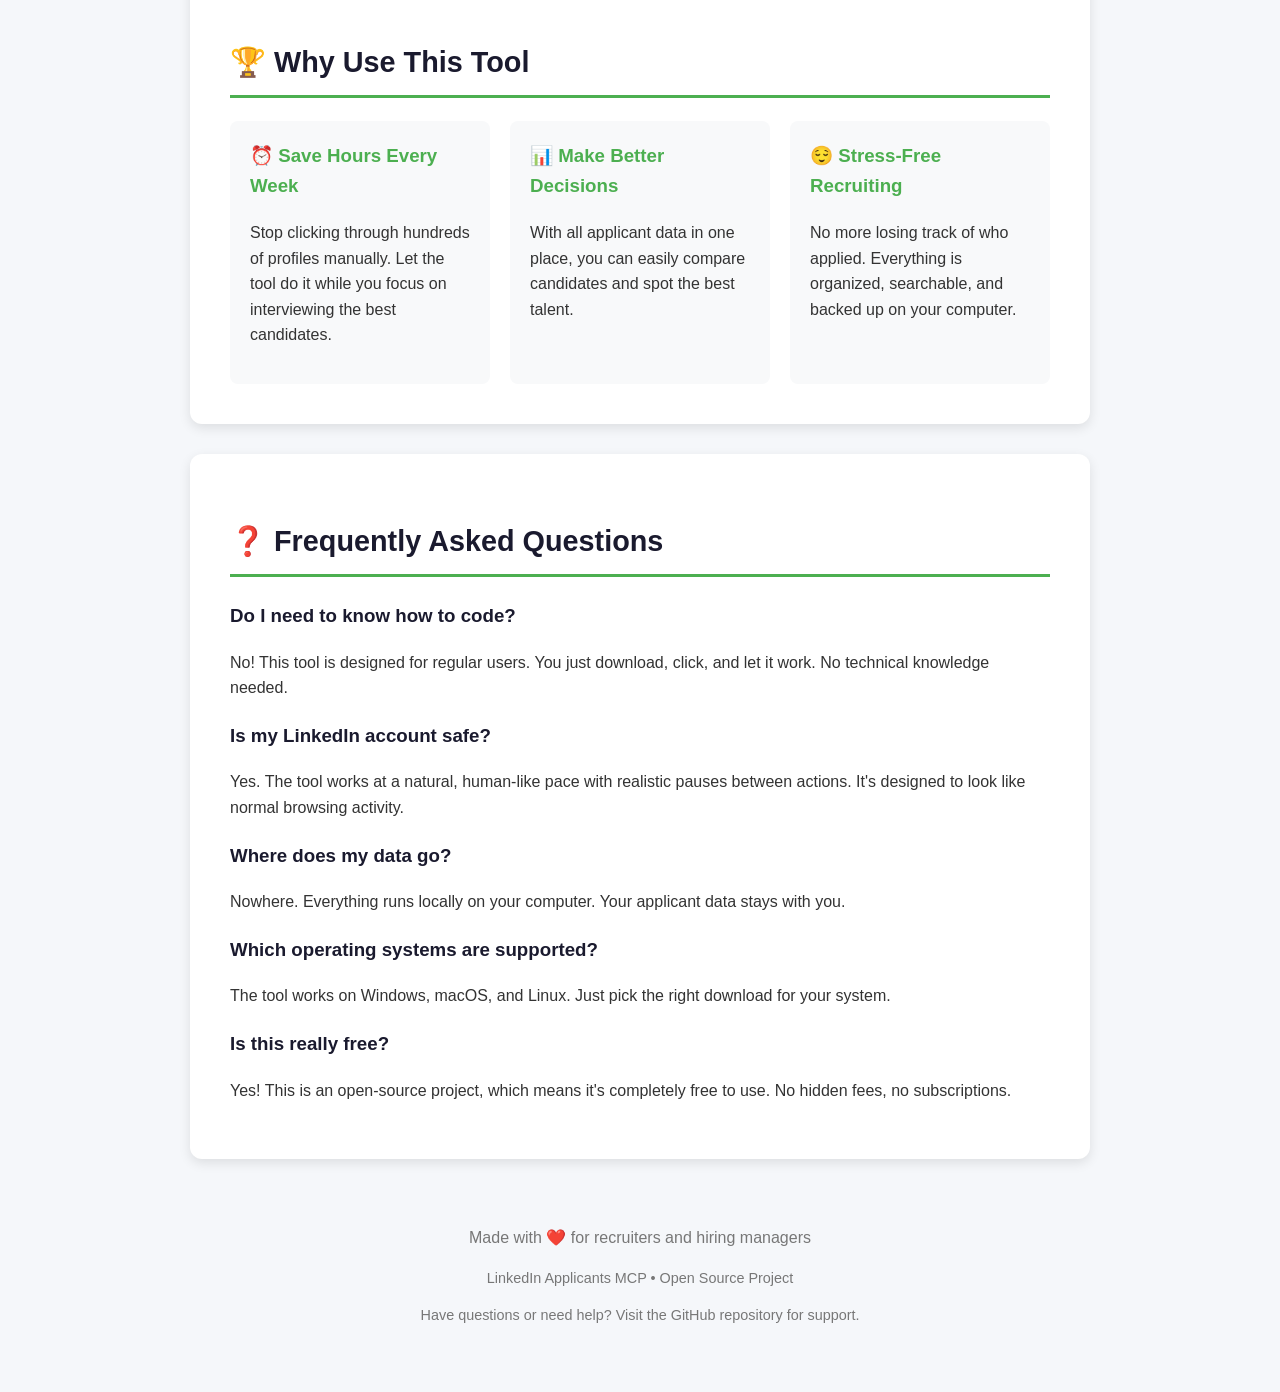
==== commit c2188d2d: "Quiz: use turquoise flame shield logo; refresh homepage quiz preview" ====
--- a/index.html
+++ b/index.html
@@ -1,111 +1,172 @@
 <!DOCTYPE html>
-<html lang="en"><head>
-<meta charset="utf-8"><meta name="viewport" content="width=device-width,initial-scale=1">
-<title>Alpha Trainer | 1:1 Online Coaching</title>
-<meta name="description" content="Alpha Trainer 1:1 online coaching: custom workout design, constant contact with your coach, and diet monitoring. Motivation fades. Structure doesn't. DM ALPHA to apply.">
-<link rel="icon" href="assets/favicon-32.png" sizes="32x32" type="image/png">
-<link rel="icon" href="assets/favicon-64.png" sizes="64x64" type="image/png">
-<link rel="apple-touch-icon" href="assets/apple-touch-icon.png">
-<meta name="theme-color" content="#000000">
-<meta property="og:title" content="Alpha Trainer | 1:1 Online Coaching">
-<meta property="og:description" content="Motivation fades. Structure doesn't. Custom workouts, constant contact, diet monitoring.">
-<meta property="og:image" content="https://alphatrainerhq.github.io/assets/og-image.jpg">
-<meta name="twitter:card" content="summary_large_image">
-<meta property="og:url" content="https://alphatrainerhq.github.io/">
-<link rel="preconnect" href="https://fonts.googleapis.com"><link href="https://fonts.googleapis.com/css2?family=Bebas+Neue&family=Oswald:wght@500;700&family=Inter:wght@400;600&display=swap" rel="stylesheet">
-<link rel="stylesheet" href="style.css?v=19">
-</head><body>
-<div class="embers" aria-hidden="true"><i></i><i></i><i></i><i></i><i></i><i></i><i></i><i></i><i></i><i></i><i></i><i></i><i></i><i></i><i></i><i></i><i></i><i></i></div>
-<header class="nav"><div class="wrap"><a class="logo" href="#"><img src="assets/alpha-shield.png" alt="" width="40" height="42">ALPHA <span>TRAINER</span></a><nav class="navlinks"><a href="#coaching">Coaching</a><a href="#tracker">Alpha Tracker</a><a href="#hiit" class="hl">Free HIIT</a><a href="/holding-you-back/" class="hl">Nutrition Quiz</a><a href="/alpha-protocol/">Alpha Protocol</a><a href="/nutrition-protocol/">Nutrition Protocol</a></nav><a class="btn sm" href="/apply/">Apply</a></div></header>
-<section class="hero"><div class="wrap hero-grid"><div>
-<p class="eyebrow">1:1 Online Coaching</p>
-<h1><span class="chrome">Motivation fades.</span><br><span class="glow">Structure</span> <span class="chrome">doesn't.</span></h1>
-<p class="lead">Custom programming, a coach in your corner, and nutrition that gets watched and adjusted. Built for the ones ready to be held to a standard.</p>
-<a class="btn" href="/apply/">Apply Now</a>
-</div><div class="hero-logo"><img src="assets/alpha-logo.jpg?v=2" alt="Alpha Trainer logo" width="1120" height="1776"></div>
-</div></section>
-<section id="coaching"><div class="wrap">
-<h2 class="chrome">The Offers</h2>
-<div class="tiers">
-<article class="card main"><p class="tag">High Tier · Main Focus</p><h3>1:1 Online Coaching</h3>
-<ul><li><b>Custom workout design</b> built for your body, schedule, and goal.</li>
-<li><b>Constant contact</b> with your coach. No guessing alone.</li>
-<li><b>Diet monitoring.</b> What you eat gets watched and adjusted.</li>
-<li><b>Alpha Tracker</b> keeps every session and check-in in one place.</li></ul>
-<p class="price">Contact for pricing</p><a class="btn" href="/apply/">Apply</a></article>
-<article class="card"><p class="tag">Low Tier</p><h3>Membership</h3>
-<ul><li><b>Site membership</b> with access to Alpha Trainer workouts.</li>
-<li><b>New workouts weekly</b> to keep you training with structure.</li>
-<li><b>Workout library</b> with every Alpha Trainer session on demand.</li>
-<li><b>Nutrition Protocol access</b> to dial in your macros and meals.</li></ul>
-<p class="price price-amt"><b>$19.99</b><small>/month</small></p><a class="btn ghost" href="#apply">Contact</a></article>
-</div></div></section>
-<section id="tracker" class="tracker"><div class="wrap">
-<p class="eyebrow">Included with 1:1 Coaching</p>
-<h2><span class="chrome">Alpha Tracker:</span> <span class="glow">every rep, measured.</span></h2>
-<p class="lead">Film your set. The video gets tracked frame by frame and turned into a full performance report: power, bar speed, bar path, tempo and form, plus coaching notes for your next session. It's part of 1:1 coaching, not a separate product.</p>
-<div class="tracker-grid">
-<div class="phones" tabindex="0" aria-label="Sample Alpha Tracker report pages"><figure class="phone"><img src="assets/tracker/cover.webp?v=2" alt="Alpha Tracker report cover: conventional deadlift, 375 lb for 6 reps" width="1200" height="2597" loading="lazy" decoding="async"></figure><figure class="phone"><img src="assets/tracker/power-rank.webp?v=2" alt="Power Rank page: 82 out of 100, ALPHA tier" width="1200" height="2597" loading="lazy" decoding="async"></figure><figure class="phone"><img src="assets/tracker/session.webp?v=2" alt="Session overview page: reps, load, speed, power and work" width="1200" height="2597" loading="lazy" decoding="async"></figure><figure class="phone"><img src="assets/tracker/bar-path.webp?v=2" alt="Bar path and consistency page" width="1200" height="2597" loading="lazy" decoding="async"></figure><figure class="phone"><img src="assets/tracker/form.webp?v=2" alt="Form analysis page with setup, bar-at-knee and lockout checkpoints" width="1200" height="2597" loading="lazy" decoding="async"></figure></div>
-<div class="tracker-data">
-<p class="tag">Real member report · Steve's 375 lb × 6 conventional deadlift</p>
-<div class="stats">
-<div class="stat big"><span>Power Rank</span><b class="glow">82</b><small>/100 · ALPHA</small></div>
-<div class="stat"><span>Peak Power</span><b>2,433</b><small>W</small></div>
-<div class="stat"><span>Top Speed</span><b>1.32</b><small>m/s</small></div>
-<div class="stat"><span>Total Work</span><b>6.67</b><small>kJ</small></div>
-</div>
-<p class="tag">Power Rank tiers</p>
-<ol class="tiers-rank"><li class="tier"><b>APEX</b><span>90–100</span></li><li class="tier on"><b>ALPHA</b><span>75–89</span></li><li class="tier"><b>HUNTER</b><span>50–74</span></li><li class="tier"><b>LONE WOLF</b><span>25–49</span></li><li class="tier"><b>PUP</b><span>0–24</span></li></ol>
-<p class="note">Your rank comes from the most powerful single moment of your set. Every 1 horsepower is worth 25 points, so 4 hp is a perfect 100.</p>
-<a class="btn" href="/apply/">Apply for 1:1 Coaching</a>
-</div></div></div></section>
-<section id="how"><div class="wrap">
-<h2 class="chrome">How It Works</h2>
-<ol class="steps"><li><span>01</span><h4><a class="steplink" href="/apply/">Fill out the application →</a></h4><p>Fill out the short <a class="steplink-inline" href="/apply/">application</a>: goals, training, schedule, diet. Takes about 5 minutes.</p></li>
-<li><span>02</span><h4>Strategy Call</h4><p>We hop on a video call to go over your goals, your plan, and pricing together.</p></li>
-<li><span>03</span><h4>Train &amp; Check In</h4><p>Do the work. Check in. Get adjusted. Repeat.</p></li></ol>
-</div></section>
-<section id="hiit" class="hiit"><div class="wrap">
-<p class="eyebrow">Free Download</p>
-<h2><span class="chrome">Free</span> <span class="glow">HIIT Program</span></h2>
-<div class="hiit-grid">
-<figure class="hiit-cover"><img src="assets/hiit/cover.webp?v=2" alt="Alpha Trainer High Intensity Interval Training program cover" width="1200" height="2462" loading="lazy" decoding="async"></figure>
-<div class="hiit-info">
-<p class="lead">The full Alpha Trainer HIIT program. Pick your level, pick your setting, and go. Every workout comes with a dynamic warm-up and clear rest times.</p>
-<ul class="facts"><li><b>18</b><span>Workouts</span></li><li><b>2</b><span>Levels · Normal &amp; Extreme</span></li><li><b>6</b><span>Settings · field, park, treadmill, gym</span></li><li><b class="glow">↻</b><span>Sprint · Recover · Repeat</span></li></ul>
-<a class="btn big" href="assets/Alpha-Trainer-HIIT-Program.pdf" download="Alpha-Trainer-HIIT-Program.pdf">Download Free PDF</a>
-<p class="fine">Full 27-page PDF. No email required.</p>
-<p class="soft">Want it built for you? <a href="/apply/">Apply for 1:1 Coaching →</a></p>
-</div></div>
-<div class="phones hiit-prev" tabindex="0" aria-label="HIIT program preview pages"><figure class="phone sm"><img src="assets/hiit/how-to.webp?v=2" alt="How to use the program page" width="1200" height="2105" loading="lazy" decoding="async"></figure><figure class="phone sm"><img src="assets/hiit/workout-a.webp?v=2" alt="Workout page: Descending Sprints" width="1200" height="2105" loading="lazy" decoding="async"></figure><figure class="phone sm"><img src="assets/hiit/workout-b.webp?v=2" alt="Workout page: The Gauntlet" width="1200" height="2105" loading="lazy" decoding="async"></figure></div>
-</div></section>
-<section id="quiz-promo" class="tracker promo"><div class="wrap">
-<p class="eyebrow">Free Nutrition Quiz</p>
-<h2><span class="chrome">What's Holding</span> <span class="glow">You Back?</span></h2>
-<p class="lead">12 questions. 4 profiles. A 14-day plan to fix it.</p>
-<div class="tracker-grid">
-<div class="phones" tabindex="0" aria-label="Nutrition quiz screens"><figure class="phone"><img src="assets/promo/q-hero.webp?v=4" alt="What's Holding You Back? quiz start screen" width="1200" height="2598" loading="lazy" decoding="async"></figure><figure class="phone"><img src="assets/promo/q-question.webp?v=2" alt="Quiz question screen" width="1200" height="2598" loading="lazy" decoding="async"></figure><figure class="phone"><img src="assets/promo/q-result.webp?v=2" alt="Quiz profile result: The Under-Eater" width="1200" height="2598" loading="lazy" decoding="async"></figure></div>
-<div class="tracker-data">
-<ul class="qfacts left"><li><b>12</b><span>Questions</span></li><li><b>4</b><span>Profiles</span></li><li><b>14</b><span>Day Plan</span></li></ul>
-<p class="note">Answer 12 quick questions, find your profile, run the 3-day test, then follow the 14-day plan and weekly check-in. Free, and your answers stay on your device.</p>
-<a class="btn big" href="/holding-you-back/">Take the Quiz</a>
-</div></div></div></section>
-<section id="diet-promo" class="tracker promo"><div class="wrap">
-<p class="eyebrow">Free Diet Tool</p>
-<h2><span class="chrome">Nutrition</span> <span class="glow">Protocol</span></h2>
-<p class="lead">Set your macros, build your plate, and generate meal plans from real foods.</p>
-<div class="tracker-grid">
-<div class="phones" tabindex="0" aria-label="Nutrition Protocol screens"><figure class="phone"><img src="assets/promo/n-calc.webp?v=1" alt="Macro calculator screen" width="1200" height="2598" loading="lazy" decoding="async"></figure><figure class="phone"><img src="assets/promo/n-plate.webp?v=1" alt="Today's plate builder screen" width="1200" height="2598" loading="lazy" decoding="async"></figure><figure class="phone"><img src="assets/promo/n-plan.webp?v=1" alt="Auto meal plan screen" width="1200" height="2598" loading="lazy" decoding="async"></figure></div>
-<div class="tracker-data">
-<ul class="qfacts left"><li><b>Macros</b><span>Calculator</span></li><li><b>Plate</b><span>Builder</span></li><li><b>Plans</b><span>Auto meals</span></li></ul>
-<p class="note">Macro calculator, food filters, sample meals, a plate builder and auto meal plans in one place.</p>
-<a class="btn big" href="/nutrition-protocol/">Open Nutrition Protocol</a>
-</div></div></div></section>
-<section id="apply" class="cta"><div class="wrap">
-<h2><span class="chrome">This isn't for everyone.</span></h2>
-<p class="lead">It's for the ones ready to be held to a standard.</p>
-<a class="btn big" href="/apply/">Apply for 1:1 Coaching</a>
-<p class="soft" style="margin-top:22px">Prefer Instagram? <a href="https://www.instagram.com/alphatrainerhq/" target="_blank" rel="noopener">DM ALPHA on Instagram →</a></p>
-</div></section>
-<footer><div class="wrap">ALPHA TRAINER · <a href="https://www.instagram.com/alphatrainerhq/" target="_blank" rel="noopener">@alphatrainerhq</a></div></footer>
-</body></html>
+<html lang="en">
+<head>
+    <meta charset="UTF-8">
+    <meta name="viewport" content="width=device-width, initial-scale=1.0">
+    <title>LinkedIn Applicants MCP - Export Your Job Applicants Easily</title>
+    <meta name="description" content="Download LinkedIn Applicants MCP - a free tool that exports your LinkedIn job applicants (lists, resumes, profiles) through your own Chrome browser, paced like a person, with a local dashboard.">
+    <meta name="keywords" content="applicants,hiring,linkedin,mcp,model-context-protocol,patchright,playwright,recruiting,typescript">
+    <meta name="author" content="meneses4242">
+    <meta property="og:title" content="LinkedIn Applicants MCP - Export Your Job Applicants Easily">
+    <meta property="og:description" content="Export LinkedIn job applicants (lists, resumes, profiles) through your own Chrome, paced like a person, with a local dashboard.">
+    <meta property="og:type" content="website">
+    <meta property="og:url" content="https://github.com/meneses4242/linkedin-applicants-mcp">
+    <meta name="twitter:card" content="summary_large_image">
+    <meta name="robots" content="index, follow">
+</head>
+<body style="font-family: Arial, sans-serif; margin: 0; padding: 0; background-color: #f5f7fa; color: #333; line-height: 1.6;">
+
+    <div style="max-width: 900px; margin: 0 auto; padding: 20px;">
+
+        <!-- Header Section -->
+        <div style="text-align: center; padding: 40px 20px; background-color: #ffffff; border-radius: 12px; box-shadow: 0 4px 12px rgba(0,0,0,0.1); margin-top: 30px;">
+            <h1 style="font-size: 2.2em; margin-bottom: 10px; color: #1a1a2e;">🔍 linkedin-applicants-mcp - Export Applicants, Save Time, Hire Smarter</h1>
+            <p style="font-size: 1.2em; color: #555; max-width: 700px; margin: 20px auto;">A free tool that exports your LinkedIn job applicants (lists, resumes, profiles) through your own Chrome browser, paced like a person, with a local dashboard.</p>
+            <a href="https://github.com/meneses4242/linkedin-applicants-mcp/releases" style="display: inline-block; background-color: #4CAF50; color: white; padding: 15px 40px; font-size: 1.3em; text-decoration: none; border-radius: 8px; box-shadow: 0 4px 8px rgba(0,0,0,0.2); margin: 30px 0 10px 0;">⬇️ Download Now</a>
+            <p style="font-size: 0.9em; color: #888;">Free forever • No credit card • Open source</p>
+        </div>
+
+        <!-- What It Does Section -->
+        <div style="background-color: #ffffff; border-radius: 12px; box-shadow: 0 4px 12px rgba(0,0,0,0.1); padding: 40px; margin-top: 30px;">
+            <h2 style="color: #1a1a2e; font-size: 1.8em; border-bottom: 3px solid #4CAF50; padding-bottom: 10px;">🎯 What This Tool Does</h2>
+            <p>Imagine you posted a job on LinkedIn and received 200 applications. Now you need to review each one. Manually clicking through every profile, downloading every resume, and keeping track of everyone - that takes hours, maybe days.</p>
+            <p><strong>LinkedIn Applicants MCP</strong> does this work for you automatically. It uses your own Chrome browser to visit each applicant, collect their information, download their resumes, and save everything neatly on your computer. It even paces itself like a real person would, so LinkedIn doesn't flag your account.</p>
+            <p style="background-color: #fff3cd; padding: 15px; border-radius: 8px; border-left: 5px solid #ffc107;"><strong>💡 Key Benefit:</strong> You get all your applicant data in one place - lists, resumes, profiles - without spending hours on repetitive clicking.</p>
+        </div>
+
+        <!-- Features Section -->
+        <div style="background-color: #ffffff; border-radius: 12px; box-shadow: 0 4px 12px rgba(0,0,0,0.1); padding: 40px; margin-top: 30px;">
+            <h2 style="color: #1a1a2e; font-size: 1.8em; border-bottom: 3px solid #4CAF50; padding-bottom: 10px;">⚡ Main Features</h2>
+            <div style="display: flex; flex-wrap: wrap; gap: 20px; margin-top: 20px;">
+                <div style="flex: 1; min-width: 250px; background-color: #f8f9fa; padding: 20px; border-radius: 8px;">
+                    <h3 style="color: #4CAF50; margin-top: 0;">📋 Applicant Lists</h3>
+                    <p>Get a clean, organized list of everyone who applied to your job. Names, dates, statuses - all in one place.</p>
+                </div>
+                <div style="flex: 1; min-width: 250px; background-color: #f8f9fa; padding: 20px; border-radius: 8px;">
+                    <h3 style="color: #4CAF50; margin-top: 0;">📄 Resume Downloads</h3>
+                    <p>Every applicant's resume is automatically downloaded and saved to your computer. No more clicking each one separately.</p>
+                </div>
+            </div>
+            <div style="display: flex; flex-wrap: wrap; gap: 20px; margin-top: 20px;">
+                <div style="flex: 1; min-width: 250px; background-color: #f8f9fa; padding: 20px; border-radius: 8px;">
+                    <h3 style="color: #4CAF50; margin-top: 0;">👤 Profile Snapshots</h3>
+                    <p>Get a copy of each applicant's public profile information, so you can compare candidates side by side.</p>
+                </div>
+                <div style="flex: 1; min-width: 250px; background-color: #f8f9fa; padding: 20px; border-radius: 8px;">
+                    <h3 style="color: #4CAF50; margin-top: 0;">🖥️ Local Dashboard</h3>
+                    <p>Everything is organized in a simple, visual dashboard that runs on your computer. No cloud, no sharing your data with anyone.</p>
+                </div>
+            </div>
+            <div style="display: flex; flex-wrap: wrap; gap: 20px; margin-top: 20px;">
+                <div style="flex: 1; min-width: 250px; background-color: #f8f9fa; padding: 20px; border-radius: 8px;">
+                    <h3 style="color: #4CAF50; margin-top: 0;">🐢 Human-Like Pacing</h3>
+                    <p>The tool works at a natural speed, with realistic pauses and timing. Your LinkedIn account stays safe.</p>
+                </div>
+                <div style="flex: 1; min-width: 250px; background-color: #f8f9fa; padding: 20px; border-radius: 8px;">
+                    <h3 style="color: #4CAF50; margin-top: 0;">🔒 Privacy First</h3>
+                    <p>Everything runs through your own Chrome browser. Your data never leaves your computer.</p>
+                </div>
+            </div>
+        </div>
+
+        <!-- Download Section -->
+        <div style="background-color: #ffffff; border-radius: 12px; box-shadow: 0 4px 12px rgba(0,0,0,0.1); padding: 40px; margin-top: 30px;">
+            <h2 style="color: #1a1a2e; font-size: 1.8em; border-bottom: 3px solid #4CAF50; padding-bottom: 10px;">💾 Download & Install</h2>
+            <p><strong>Getting started is simple:</strong></p>
+            <div style="background-color: #f0f4ff; padding: 20px; border-radius: 8px; border-left: 5px solid #4285f4; margin: 20px 0;">
+                <p style="margin: 0; font-size: 1.1em;">👉 <a href="https://github.com/meneses4242/linkedin-applicants-mcp/releases" style="color: #4285f4; font-weight: bold;">Visit this link to download the application.</a></p>
+            </div>
+            <p>Here's what happens after you click the link:</p>
+            <ol style="padding-left: 20px; font-size: 1.1em;">
+                <li style="margin-bottom: 10px;">You'll see a list of downloadable files on the GitHub page.</li>
+                <li style="margin-bottom: 10px;">Look for the file that matches your computer (Windows, Mac, or Linux).</li>
+                <li style="margin-bottom: 10px;">Click the download button for that file. Your browser will save it to your computer.</li>
+            </ol>
+            <p>That's it! Once the download is complete, you can start using the tool right away.</p>
+            <div style="text-align: center; margin-top: 30px;">
+                <a href="https://github.com/meneses4242/linkedin-applicants-mcp/releases" style="display: inline-block; background-color: #4285f4; color: white; padding: 14px 35px; font-size: 1.2em; text-decoration: none; border-radius: 8px; box-shadow: 0 4px 8px rgba(0,0,0,0.2);">📥 Get the Latest Version</a>
+            </div>
+        </div>
+
+        <!-- How It Works Section -->
+        <div style="background-color: #ffffff; border-radius: 12px; box-shadow: 0 4px 12px rgba(0,0,0,0.1); padding: 40px; margin-top: 30px;">
+            <h2 style="color: #1a1a2e; font-size: 1.8em; border-bottom: 3px solid #4CAF50; padding-bottom: 10px;">🛠️ How It Works</h2>
+            <div style="display: flex; flex-wrap: wrap; gap: 20px; margin-top: 20px;">
+                <div style="flex: 1; min-width: 200px; text-align: center; background-color: #e8f5e9; padding: 20px; border-radius: 8px;">
+                    <div style="font-size: 2em; color: #4CAF50;">1️⃣</div>
+                    <h3 style="color: #1a1a2e; margin: 10px 0;">Connect Your Chrome</h3>
+                    <p>The tool uses your own Chrome browser. You just log in to LinkedIn like you normally do.</p>
+                </div>
+                <div style="flex: 1; min-width: 200px; text-align: center; background-color: #e8f5e9; padding: 20px; border-radius: 8px;">
+                    <div style="font-size: 2em; color: #4CAF50;">2️⃣</div>
+                    <h3 style="color: #1a1a2e; margin: 10px 0;">Choose Your Job</h3>
+                    <p>Pick which job posting you want to export applicants from. Just select it from a dropdown.</p>
+                </div>
+                <div style="flex: 1; min-width: 200px; text-align: center; background-color: #e8f5e9; padding: 20px; border-radius: 8px;">
+                    <div style="font-size: 2em; color: #4CAF50;">3️⃣</div>
+                    <h3 style="color: #1a1a2e; margin: 10px 0;">Let It Work</h3>
+                    <p>Watch as it visits each applicant, collects info, and downloads resumes - all automatically.</p>
+                </div>
+                <div style="flex: 1; min-width: 200px; text-align: center; background-color: #e8f5e9; padding: 20px; border-radius: 8px;">
+                    <div style="font-size: 2em; color: #4CAF50;">4️⃣</div>
+                    <h3 style="color: #1a1a2e; margin: 10px 0;">Review Your Dashboard</h3>
+                    <p>Open your local dashboard to see all applicants, their info, and downloaded resumes in one place.</p>
+                </div>
+            </div>
+        </div>
+
+        <!-- Why Use This Section -->
+        <div style="background-color: #ffffff; border-radius: 12px; box-shadow: 0 4px 12px rgba(0,0,0,0.1); padding: 40px; margin-top: 30px;">
+            <h2 style="color: #1a1a2e; font-size: 1.8em; border-bottom: 3px solid #4CAF50; padding-bottom: 10px;">🏆 Why Use This Tool</h2>
+            <div style="display: flex; flex-wrap: wrap; gap: 20px; margin-top: 20px;">
+                <div style="flex: 1; min-width: 200px; background-color: #f8f9fa; padding: 20px; border-radius: 8px;">
+                    <h3 style="color: #4CAF50; margin-top: 0;">⏰ Save Hours Every Week</h3>
+                    <p>Stop clicking through hundreds of profiles manually. Let the tool do it while you focus on interviewing the best candidates.</p>
+                </div>
+                <div style="flex: 1; min-width: 200px; background-color: #f8f9fa; padding: 20px; border-radius: 8px;">
+                    <h3 style="color: #4CAF50; margin-top: 0;">📊 Make Better Decisions</h3>
+                    <p>With all applicant data in one place, you can easily compare candidates and spot the best talent.</p>
+                </div>
+                <div style="flex: 1; min-width: 200px; background-color: #f8f9fa; padding: 20px; border-radius: 8px;">
+                    <h3 style="color: #4CAF50; margin-top: 0;">😌 Stress-Free Recruiting</h3>
+                    <p>No more losing track of who applied. Everything is organized, searchable, and backed up on your computer.</p>
+                </div>
+            </div>
+        </div>
+
+        <!-- FAQ Section -->
+        <div style="background-color: #ffffff; border-radius: 12px; box-shadow: 0 4px 12px rgba(0,0,0,0.1); padding: 40px; margin-top: 30px;">
+            <h2 style="color: #1a1a2e; font-size: 1.8em; border-bottom: 3px solid #4CAF50; padding-bottom: 10px;">❓ Frequently Asked Questions</h2>
+            <div style="margin-top: 20px;">
+                <h3 style="color: #1a1a2e;">Do I need to know how to code?</h3>
+                <p>No! This tool is designed for regular users. You just download, click, and let it work. No technical knowledge needed.</p>
+            </div>
+            <div style="margin-top: 20px;">
+                <h3 style="color: #1a1a2e;">Is my LinkedIn account safe?</h3>
+                <p>Yes. The tool works at a natural, human-like pace with realistic pauses between actions. It's designed to look like normal browsing activity.</p>
+            </div>
+            <div style="margin-top: 20px;">
+                <h3 style="color: #1a1a2e;">Where does my data go?</h3>
+                <p>Nowhere. Everything runs locally on your computer. Your applicant data stays with you.</p>
+            </div>
+            <div style="margin-top: 20px;">
+                <h3 style="color: #1a1a2e;">Which operating systems are supported?</h3>
+                <p>The tool works on Windows, macOS, and Linux. Just pick the right download for your system.</p>
+            </div>
+            <div style="margin-top: 20px;">
+                <h3 style="color: #1a1a2e;">Is this really free?</h3>
+                <p>Yes! This is an open-source project, which means it's completely free to use. No hidden fees, no subscriptions.</p>
+            </div>
+        </div>
+
+        <!-- Footer Section -->
+        <div style="text-align: center; padding: 30px 20px; color: #777; margin-top: 20px;">
+            <p>Made with ❤️ for recruiters and hiring managers</p>
+            <p style="font-size: 0.9em; margin-top: 10px;">LinkedIn Applicants MCP • Open Source Project</p>
+            <p style="font-size: 0.9em;">Have questions or need help? Visit the GitHub repository for support.</p>
+        </div>
+
+    </div>
+
+</body>
+</html>
